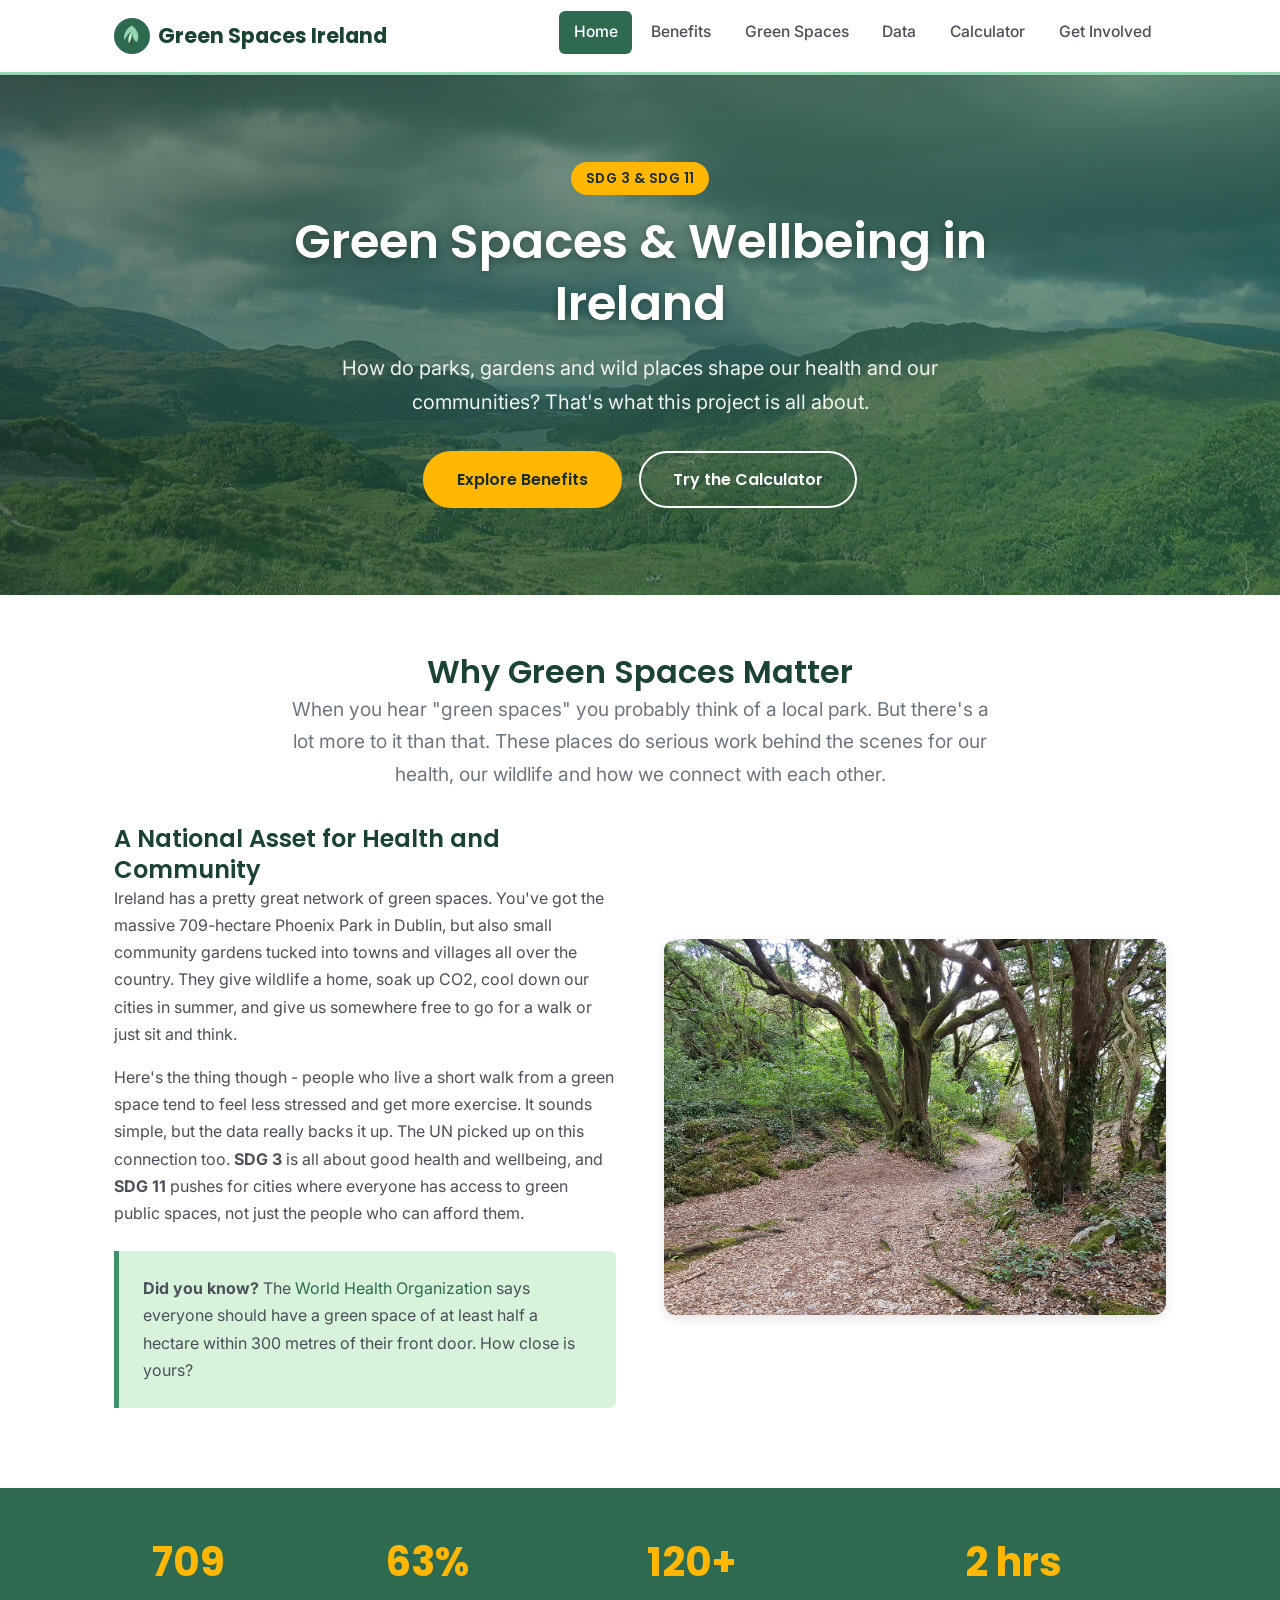
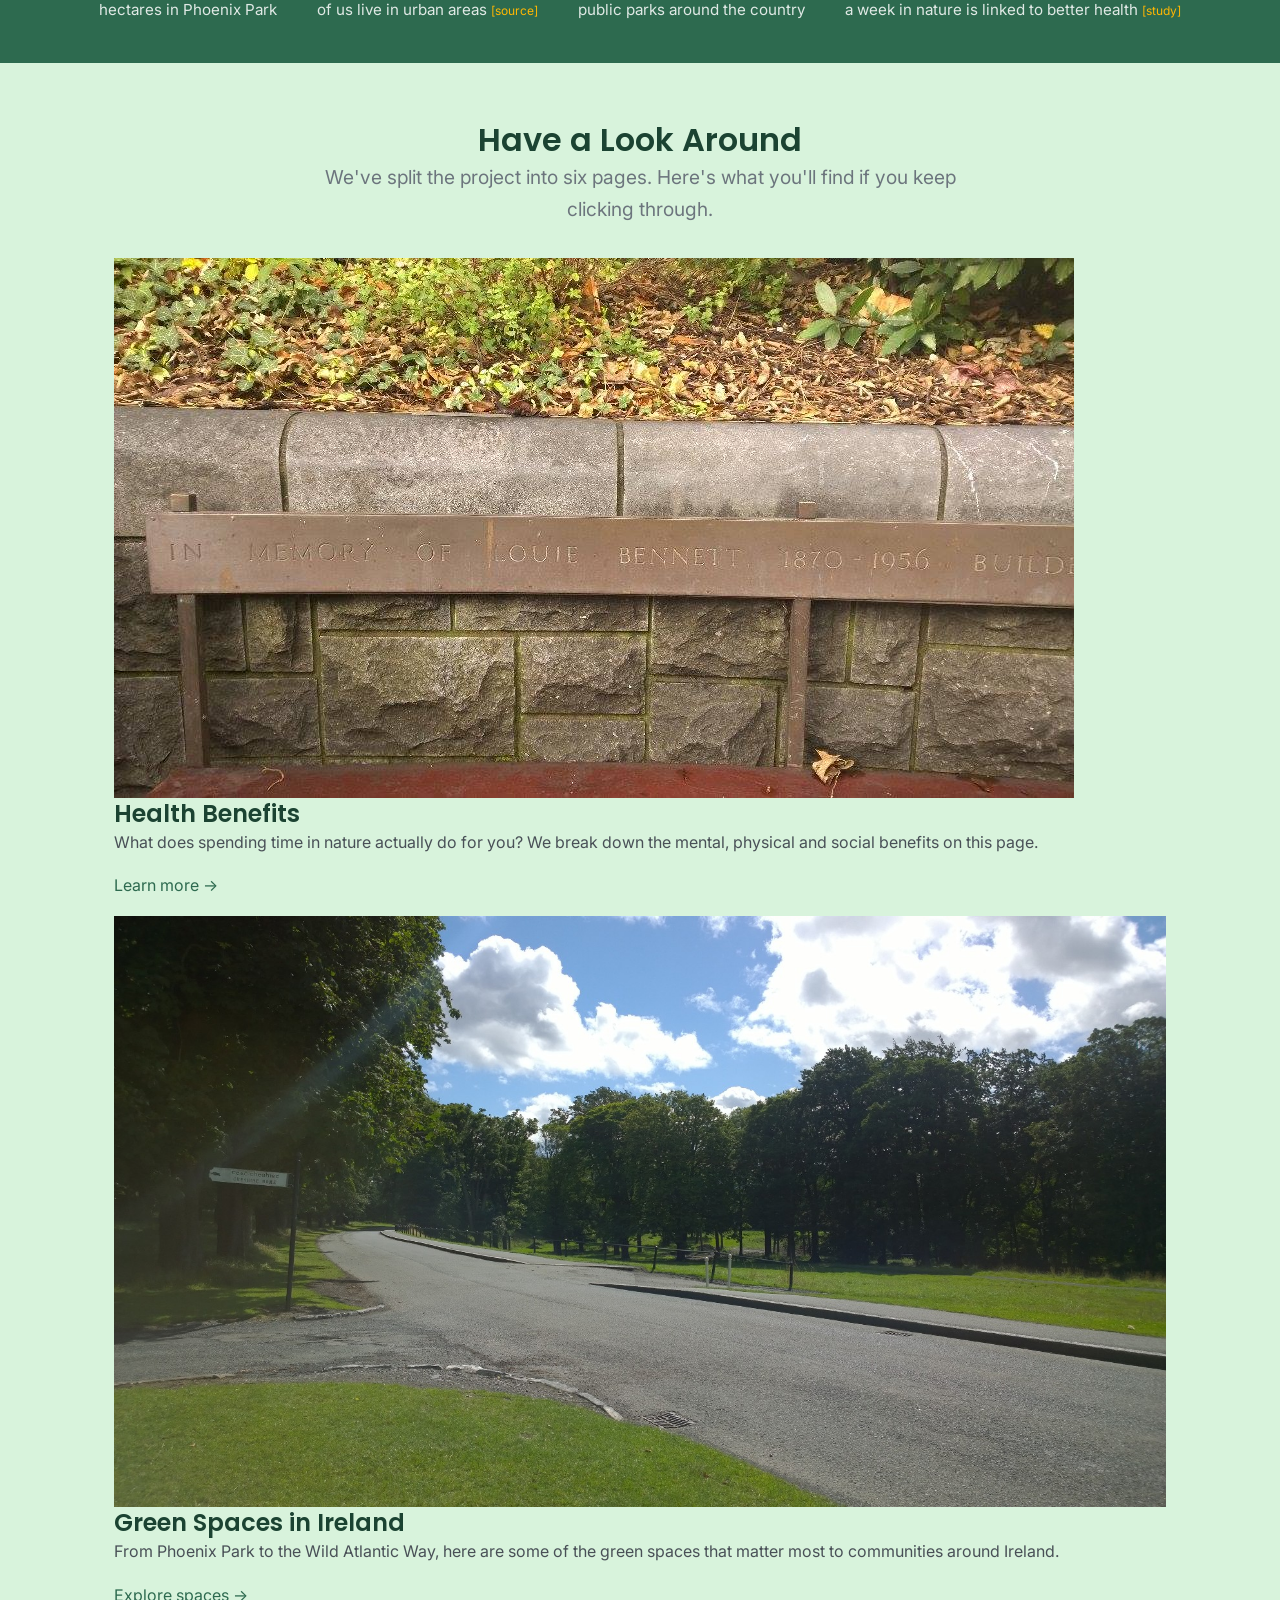
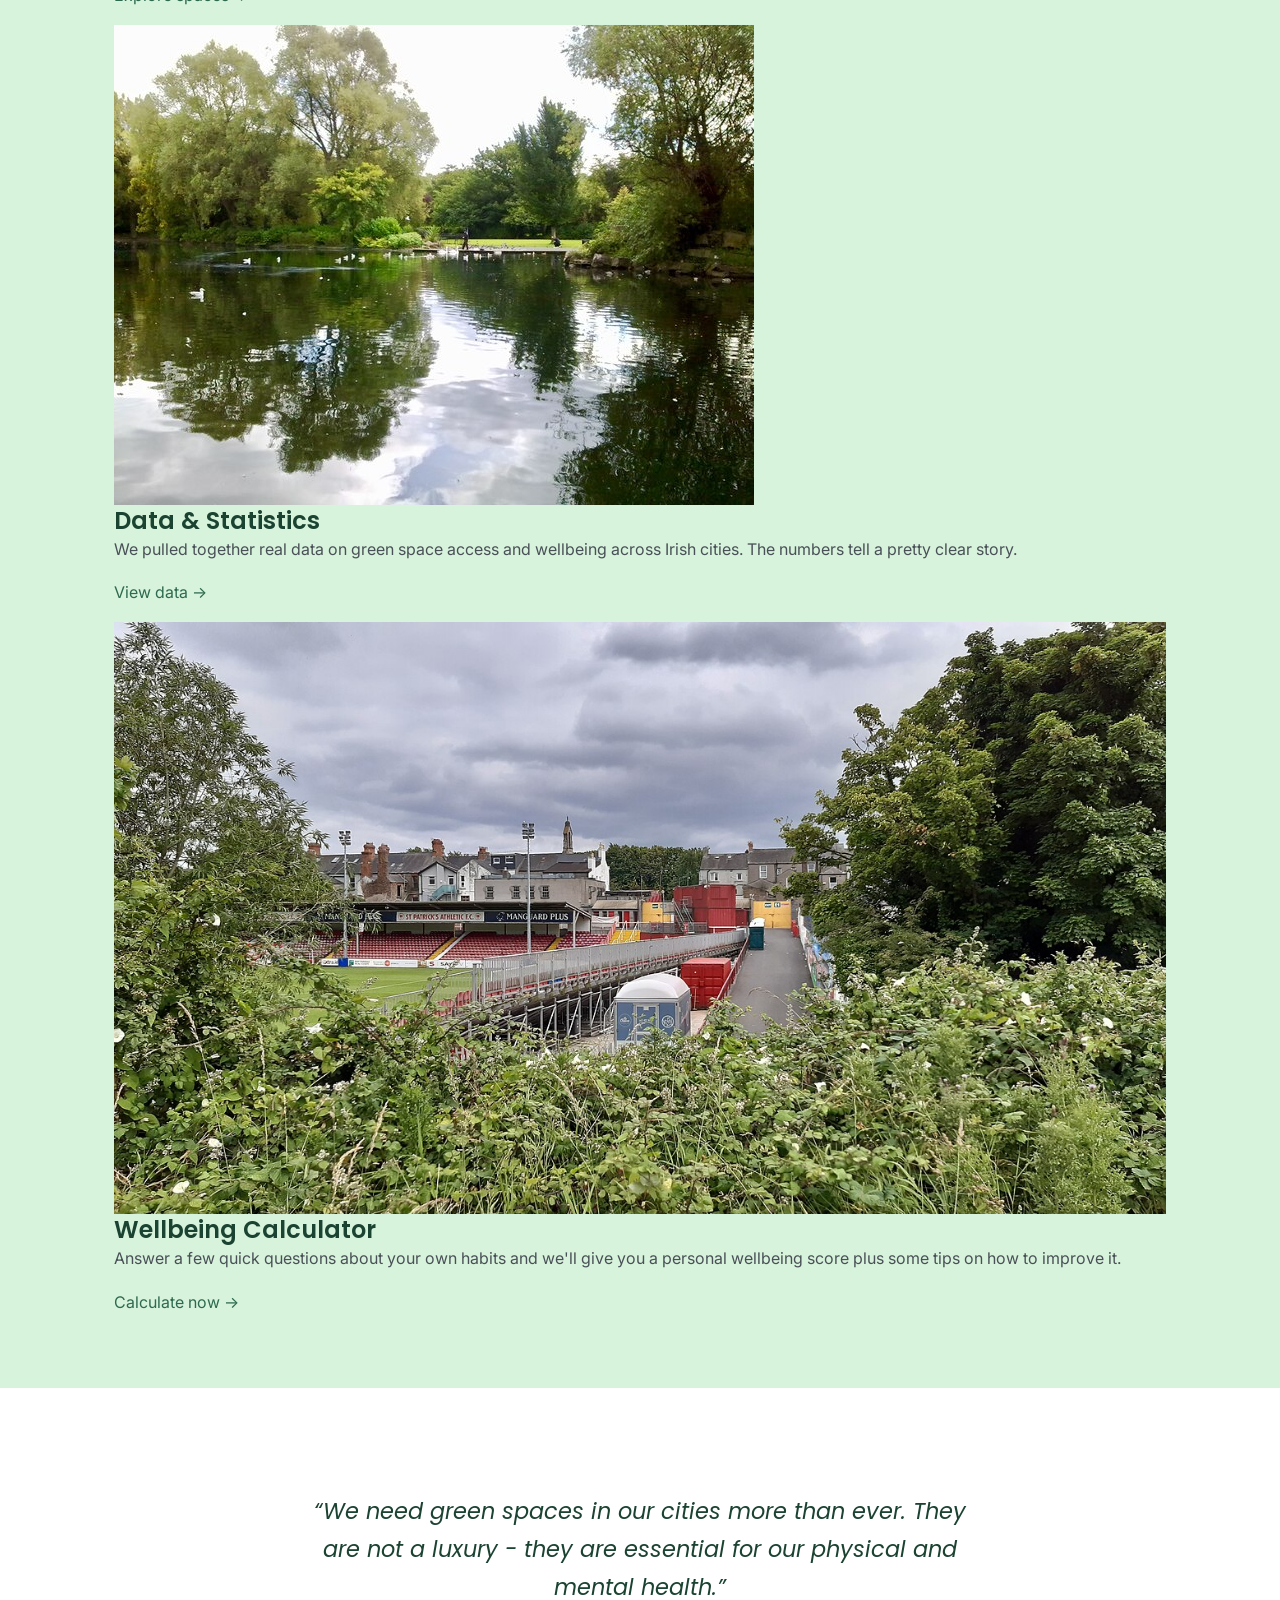
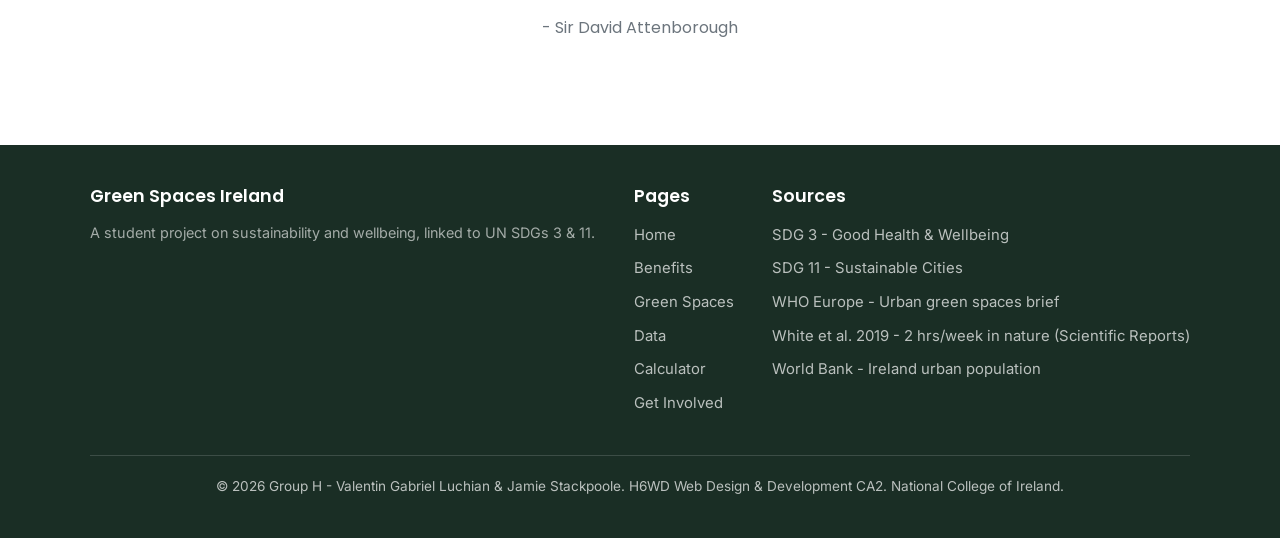
==== index.html @ 1b258157 "Fix punctuation and formatting in HTML files for consistency" ====
<!DOCTYPE html>
<html lang="en">
<!--
  File: index.html
  Page: Home / Landing
  Student: Valentin Gabriel Luchian  (x24318230@student.ncirl.ie)
  Topic 8 - Green Spaces and Wellbeing in Ireland (SDGs 3 & 11)
  Group H - H6WD Web Design & Development CA2
-->
<head>
    <meta charset="UTF-8">
    <meta name="viewport" content="width=device-width, initial-scale=1.0">
    <meta name="description" content="How green spaces across Ireland affect our health and communities. A project on UN SDGs 3 and 11.">
    <meta name="keywords" content="green spaces, wellbeing, Ireland, sustainability, SDG 3, SDG 11, parks, urban nature, health">
    <meta name="author" content="Valentin Gabriel Luchian, Jamie Stackpoole">
    <title>Green Spaces & Wellbeing Ireland | Home</title>
    <link rel="icon" type="image/svg+xml" href="images/logo.svg">
    <link rel="stylesheet" href="styles.css">
</head>
<body>

    <!-- ===== Navigation ===== -->
    <header class="site-header">
        <nav class="nav-bar" aria-label="Main navigation">
            <a href="index.html" class="nav-logo">
                <img src="images/logo.svg" alt="Green Spaces leaf logo">
                Green Spaces Ireland
            </a>
            <button class="nav-toggle" aria-label="Toggle navigation menu" aria-expanded="false">
                <span></span>
                <span></span>
                <span></span>
            </button>
            <ul class="nav-links" id="navLinks">
                <li><a href="index.html" class="active">Home</a></li>
                <li><a href="benefits.html">Benefits</a></li>
                <li><a href="greenspaces.html">Green Spaces</a></li>
                <li><a href="data.html">Data</a></li>
                <li><a href="calculator.html">Calculator</a></li>
                <li><a href="getinvolved.html">Get Involved</a></li>
            </ul>
        </nav>
    </header>

    <!-- ===== Hero Section ===== -->
    <section class="hero">
        <div class="hero-content">
            <span class="sdg-badge">SDG 3 &amp; SDG 11</span>
            <h1>Green Spaces &amp; Wellbeing in Ireland</h1>
            <p>How do parks, gardens and wild places shape our health and our
               communities? That's what this project is all about.</p>
            <a href="benefits.html" class="btn btn-primary">Explore Benefits</a>
            <a href="calculator.html" class="btn btn-outline">Try the Calculator</a>
        </div>
    </section>

    <!-- ===== Intro Section ===== -->
    <main>
    <section class="section">
        <div class="container">
            <h2 class="text-center">Why Green Spaces Matter</h2>
            <p class="lead text-center">
                When you hear "green spaces" you probably think of a local park.
                But there's a lot more to it than that. These places do serious
                work behind the scenes for our health, our wildlife and how we
                connect with each other.
            </p>

            <div class="two-col">
                <div class="col">
                    <h3>A National Asset for Health and Community</h3>
                    <p>
                        Ireland has a pretty great network of green spaces. You've got
                        the massive 709-hectare Phoenix Park in Dublin, but also small
                        community gardens tucked into towns and villages all over the
                        country. They give wildlife a home, soak up CO2, cool down our
                        cities in summer, and give us somewhere free to go for a walk
                        or just sit and think.
                    </p>
                    <p>
                        Here's the thing though - people who live a short walk
                        from a green space tend to feel less stressed and get more
                        exercise. It sounds simple, but the data really backs it up.
                        The UN picked up on this connection too.
                        <strong>SDG 3</strong> is all about good health and wellbeing,
                        and <strong>SDG 11</strong> pushes for cities where everyone has
                        access to green public spaces, not just the people who can
                        afford them.
                    </p>
                    <div class="callout">
                        <p>
                            <strong>Did you know?</strong> The <a href="https://www.who.int/europe/publications/i/item/9789289052498" target="_blank" rel="noopener">World Health Organization</a>
                            says everyone should have a green space of at least half a
                            hectare within 300 metres of their front door. How close is
                            yours?
                        </p>
                    </div>
                </div>
                <div class="col">
                    <img src="images/walk.jpg"
                         alt="A hiking trail through Killarney National Park, Ireland" title="Killarney National Park walk by ChocoElephant, CC BY-SA 4.0, Wikimedia Commons">
                </div>
            </div>
        </div>
    </section>

    <!-- ===== Stats Bar ===== -->
    <section class="stats-bar">
        <div class="stat-item">
            <span class="stat-number">709</span>
            <span class="stat-label">hectares in Phoenix Park</span>
        </div>
        <div class="stat-item">
            <span class="stat-number">63%</span>
            <span class="stat-label">of us live in urban areas <a href="https://data.worldbank.org/indicator/SP.URB.TOTL.IN.ZS?locations=IE" target="_blank" rel="noopener" style="color: var(--accent); font-size: 0.75rem;">[source]</a></span>
        </div>
        <div class="stat-item">
            <span class="stat-number">120+</span>
            <span class="stat-label">public parks around the country</span>
        </div>
        <div class="stat-item">
            <span class="stat-number">2 hrs</span>
            <span class="stat-label">a week in nature is linked to better health <a href="https://www.nature.com/articles/s41598-019-46071-7" target="_blank" rel="noopener" style="color: var(--accent); font-size: 0.75rem;">[study]</a></span>
        </div>
    </section>

    <!-- ===== Feature Cards ===== -->
    <section class="section section-alt">
        <div class="container">
            <h2 class="text-center">Have a Look Around</h2>
            <p class="lead text-center">
                We've split the project into six pages. Here's what you'll find
                if you keep clicking through.
            </p>

            <div class="card-grid">
                <div class="card">
                    <img src="images/benefits-hero.jpg"
                         alt="A memorial bench surrounded by greenery in St Stephen's Green, Dublin" title="St Stephen's Green bench by Mrdalton92, CC BY-SA 4.0, Wikimedia Commons">
                    <div class="card-body">
                        <h3>Health Benefits</h3>
                        <p>
                            What does spending time in nature actually do for you?
                            We break down the mental, physical and social benefits
                            on this page.
                        </p>
                        <p><a href="benefits.html">Learn more &rarr;</a></p>
                    </div>
                </div>

                <div class="card">
                    <img src="images/park-1.jpg"
                         alt="Woodland area with trees in Phoenix Park, Dublin" title="Phoenix Park woodland by James Emmans, CC BY-SA 2.0, Wikimedia Commons">
                    <div class="card-body">
                        <h3>Green Spaces in Ireland</h3>
                        <p>
                            From Phoenix Park to the Wild Atlantic Way, here are
                            some of the green spaces that matter most to communities
                            around Ireland.
                        </p>
                        <p><a href="greenspaces.html">Explore spaces &rarr;</a></p>
                    </div>
                </div>

                <div class="card">
                    <img src="images/park-3.jpg"
                         alt="The pond in St Stephen's Green, Dublin, surrounded by trees" title="St Stephen's Green pond by 'stalked', CC BY-SA 2.0, Wikimedia Commons">
                    <div class="card-body">
                        <h3>Data &amp; Statistics</h3>
                        <p>
                            We pulled together real data on green space access and
                            wellbeing across Irish cities. The numbers tell a pretty
                            clear story.
                        </p>
                        <p><a href="data.html">View data &rarr;</a></p>
                    </div>
                </div>

                <div class="card">
                    <img src="images/park-5.jpg"
                         alt="Allotments with growing plants at Grattan Crescent Park, Dublin" title="Grattan Crescent allotments, CC0 / Public Domain, Wikimedia Commons">
                    <div class="card-body">
                        <h3>Wellbeing Calculator</h3>
                        <p>
                            Answer a few quick questions about your own habits and
                            we'll give you a personal wellbeing score plus some tips
                            on how to improve it.
                        </p>
                        <p><a href="calculator.html">Calculate now &rarr;</a></p>
                    </div>
                </div>
            </div>
        </div>
    </section>

    <!-- ===== Quote ===== -->
    <section class="section">
        <div class="container">
            <blockquote>
                &ldquo;We need green spaces in our cities more than ever.
                They are not a luxury - they are essential for our
                physical and mental health.&rdquo;
                <cite>- Sir David Attenborough</cite>
            </blockquote>
        </div>
    </section>
    </main>

    <!-- ===== Footer ===== -->
    <footer class="site-footer">
        <div class="footer-grid">
            <div class="footer-col">
                <h4>Green Spaces Ireland</h4>
                <p style="color: rgba(255,255,255,0.6); font-size:0.9rem;">
                    A student project on sustainability and wellbeing,
                    linked to UN SDGs 3 &amp; 11.
                </p>
            </div>
            <div class="footer-col">
                <h4>Pages</h4>
                <ul>
                    <li><a href="index.html">Home</a></li>
                    <li><a href="benefits.html">Benefits</a></li>
                    <li><a href="greenspaces.html">Green Spaces</a></li>
                    <li><a href="data.html">Data</a></li>
                    <li><a href="calculator.html">Calculator</a></li>
                    <li><a href="getinvolved.html">Get Involved</a></li>
                </ul>
            </div>
            <div class="footer-col">
                <h4>Sources</h4>
                <ul>
                    <li><a href="https://sdgs.un.org/goals/goal3" target="_blank" rel="noopener">SDG 3 - Good Health &amp; Wellbeing</a></li>
                    <li><a href="https://sdgs.un.org/goals/goal11" target="_blank" rel="noopener">SDG 11 - Sustainable Cities</a></li>
                    <li><a href="https://www.who.int/europe/publications/i/item/9789289052498" target="_blank" rel="noopener">WHO Europe - Urban green spaces brief</a></li>
                    <li><a href="https://www.nature.com/articles/s41598-019-46071-7" target="_blank" rel="noopener">White et al. 2019 - 2 hrs/week in nature (Scientific Reports)</a></li>
                    <li><a href="https://data.worldbank.org/indicator/SP.URB.TOTL.IN.ZS?locations=IE" target="_blank" rel="noopener">World Bank - Ireland urban population</a></li>
                </ul>
            </div>
        </div>
        <div class="footer-bottom">
            <p>&copy; 2026 Group H - Valentin Gabriel Luchian &amp; Jamie Stackpoole.
               H6WD Web Design &amp; Development CA2. National College of Ireland.</p>
        </div>
    </footer>

    <!-- ===== Mobile Nav Script ===== -->
    <script>
        const toggle = document.querySelector('.nav-toggle');
        const links = document.querySelector('#navLinks');
        toggle.addEventListener('click', () => {
            links.classList.toggle('open');
            toggle.classList.toggle('active');
            const expanded = links.classList.contains('open');
            toggle.setAttribute('aria-expanded', expanded);
        });
    </script>
</body>
</html>
---- styles.css ----
/* ============================================================
   Green Spaces and Wellbeing in Ireland - Stylesheet
   Topic 8 | SDGs 3 and 11
   Group H | H6WD Web Design & Development CA2
   ------------------------------------------------------------
   Student: Valentin Gabriel Luchian  (x24318230@student.ncirl.ie)
   Sections: Base layout, variables, navigation, hero, page banner,
             two-column layout, data table, calculator, stats bar,
             footer, callout, base responsive breakpoints
   ============================================================ */


/* ===== Google Fonts Import =====
   Poppins  - headings
   Inter    - body text
   ============================== */
@import url('https://fonts.googleapis.com/css2?family=Poppins:wght@400;500;600;700&family=Inter:wght@400;500;600&display=swap');


/* ===== CSS Custom Properties (Variables) =====
   Written by: Valentin Gabriel Luchian
   ============================================== */
:root {
    /* Primary greens - nature theme */
    --green-900: #1b4332;
    --green-700: #2d6a4f;
    --green-500: #40916c;
    --green-300: #95d5b2;
    --green-100: #d8f3dc;

    /* Neutral tones */
    --dark: #1a2e25;
    --grey-700: #495057;
    --grey-500: #6c757d;
    --grey-300: #dee2e6;
    --grey-100: #f1f3f5;
    --white: #ffffff;

    /* Accent */
    --accent: #ffb703;
    --accent-dark: #fb8500;

    /* Layout */
    --max-width: 1100px;
    --nav-height: 72px;

    /* Typography */
    --font-heading: 'Poppins', sans-serif;
    --font-body: 'Inter', sans-serif;

    /* Shadows */
    --shadow-sm: 0 1px 3px rgba(0, 0, 0, 0.08);
    --shadow-md: 0 4px 12px rgba(0, 0, 0, 0.10);
    --shadow-lg: 0 10px 30px rgba(0, 0, 0, 0.15);

    /* Radius */
    --radius-sm: 6px;
    --radius-md: 12px;
    --radius-lg: 20px;

    /* Transition */
    --transition: 0.25s ease;
}


/* ===== Reset & Base Styles =====
   Written by: Valentin Gabriel Luchian
   ==================================== */
*,
*::before,
*::after {
    margin: 0;
    padding: 0;
    box-sizing: border-box;
}

html {
    scroll-behavior: smooth;
    font-size: 16px;
}

body {
    font-family: var(--font-body);
    color: var(--grey-700);
    background-color: var(--white);
    line-height: 1.7;
    min-height: 100vh;
    display: flex;
    flex-direction: column;
}

h1, h2, h3, h4, h5, h6 {
    font-family: var(--font-heading);
    color: var(--green-900);
    line-height: 1.3;
    font-weight: 600;
}

h1 { font-size: 2.5rem; }
h2 { font-size: 2rem; }
h3 { font-size: 1.5rem; }
h4 { font-size: 1.2rem; }

p { margin-bottom: 1rem; }

a {
    color: var(--green-700);
    text-decoration: none;
    transition: color var(--transition);
}

a:hover { color: var(--green-500); }

img {
    max-width: 100%;
    height: auto;
    display: block;
}

ul, ol { margin-bottom: 1rem; padding-left: 1.5rem; }

li { margin-bottom: 0.4rem; }


/* ===== Utility Classes =====
   Written by: Valentin Gabriel Luchian
   ================================ */
.container {
    max-width: var(--max-width);
    margin: 0 auto;
    padding: 0 1.5rem;
}

.text-center { text-align: center; }

.section {
    padding: 3.5rem 0;
}

.section-alt {
    background-color: var(--green-100);
}

.lead {
    font-size: 1.2rem;
    color: var(--grey-500);
    max-width: 700px;
    margin: 0 auto 2rem;
}

.sdg-badge {
    display: inline-block;
    background: var(--green-700);
    color: var(--white);
    font-family: var(--font-heading);
    font-size: 0.85rem;
    font-weight: 600;
    padding: 0.3rem 0.9rem;
    border-radius: 50px;
    letter-spacing: 0.5px;
    margin-bottom: 1rem;
}


/* ===== Navigation Bar (Flexbox) =====
   Written by: Valentin Gabriel Luchian
   ======================================= */
.site-header {
    position: sticky;
    top: 0;
    z-index: 1000;
    background: var(--white);
    box-shadow: var(--shadow-sm);
    border-bottom: 3px solid var(--green-300);
}

.nav-bar {
    display: flex;
    align-items: center;
    justify-content: space-between;
    height: var(--nav-height);
    max-width: var(--max-width);
    margin: 0 auto;
    padding: 0 1.5rem;
}

.nav-logo {
    display: flex;
    align-items: center;
    gap: 0.5rem;
    font-family: var(--font-heading);
    font-weight: 700;
    font-size: 1.3rem;
    color: var(--green-900);
}

.nav-logo img {
    width: 36px;
    height: 36px;
}

.nav-links {
    display: flex;
    align-items: center;
    gap: 0.3rem;
    list-style: none;
    margin: 0;
    padding: 0;
}

.nav-links a {
    display: block;
    padding: 0.5rem 0.9rem;
    color: var(--grey-700);
    font-weight: 500;
    font-size: 0.98rem;
    border-radius: var(--radius-sm);
    transition: background var(--transition), color var(--transition);
}

.nav-links a:hover {
    background: var(--green-100);
    color: var(--green-700);
}

.nav-links a.active {
    background: var(--green-700);
    color: var(--white);
}

/* Hamburger toggle button - hidden on desktop */
.nav-toggle {
    display: none;
    flex-direction: column;
    justify-content: space-between;
    width: 28px;
    height: 22px;
    background: none;
    border: none;
    cursor: pointer;
}

.nav-toggle span {
    display: block;
    height: 3px;
    width: 100%;
    background: var(--green-900);
    border-radius: 3px;
    transition: transform var(--transition), opacity var(--transition);
}


/* ===== Hero Section =====
   Written by: Valentin Gabriel Luchian
   =========================== */
.hero {
    position: relative;
    min-height: 520px;
    display: flex;
    align-items: center;
    justify-content: center;
    text-align: center;
    color: var(--white);
    overflow: hidden;
    background: linear-gradient(135deg, var(--green-900), var(--green-700));
}

.hero::before {
    content: '';
    position: absolute;
    inset: 0;
    background-image: url('images/hero-park.jpg');
    background-size: cover;
    background-position: center;
    opacity: 0.35;
}

.hero-content {
    position: relative;
    z-index: 1;
    max-width: 750px;
    padding: 2rem 1.5rem;
}

.hero h1 {
    color: var(--white);
    font-size: 3rem;
    margin-bottom: 1rem;
    text-shadow: 0 2px 8px rgba(0, 0, 0, 0.3);
}

.hero p {
    font-size: 1.25rem;
    color: rgba(255, 255, 255, 0.92);
    margin-bottom: 2rem;
}

.hero .sdg-badge {
    background: var(--accent);
    color: var(--dark);
}

.btn {
    display: inline-block;
    padding: 0.8rem 2rem;
    font-family: var(--font-heading);
    font-weight: 600;
    font-size: 1rem;
    border-radius: 50px;
    border: 2px solid transparent;
    cursor: pointer;
    transition: transform var(--transition), background var(--transition), color var(--transition);
}

.btn-primary {
    background: var(--accent);
    color: var(--dark);
    border-color: var(--accent);
}

.btn-primary:hover {
    background: var(--accent-dark);
    border-color: var(--accent-dark);
    color: var(--white);
    transform: translateY(-2px);
}

.btn-outline {
    background: transparent;
    color: var(--white);
    border-color: var(--white);
}

.btn-outline:hover {
    background: var(--white);
    color: var(--green-900);
    transform: translateY(-2px);
}

.btn + .btn { margin-left: 0.8rem; }


/* ===== Page Banner (inner pages) =====
   Written by: Valentin Gabriel Luchian
   ======================================= */
.page-banner {
    background: linear-gradient(135deg, var(--green-900), var(--green-500));
    color: var(--white);
    text-align: center;
    padding: 3rem 1.5rem 2.5rem;
}

.page-banner h1 {
    color: var(--white);
    margin-bottom: 0.5rem;
}

.page-banner p {
    color: rgba(255, 255, 255, 0.9);
    font-size: 1.1rem;
    max-width: 650px;
    margin: 0 auto;
    margin-bottom: 0;
}


/* ===== Two-Column Layout (Flexbox) =====
   Written by: Valentin Gabriel Luchian
   ======================================== */
.two-col {
    display: flex;
    gap: 3rem;
    align-items: center;
}

.two-col .col {
    flex: 1;
}

.two-col img {
    border-radius: var(--radius-md);
    box-shadow: var(--shadow-md);
}


/* ===== Data Table =====
   Written by: Valentin Gabriel Luchian
   =========================== */
.table-wrapper {
    overflow-x: auto;
    margin: 2rem 0;
    border-radius: var(--radius-md);
    box-shadow: var(--shadow-sm);
}

table {
    width: 100%;
    border-collapse: collapse;
    font-size: 0.95rem;
}

thead {
    background: var(--green-700);
    color: var(--white);
}

th {
    padding: 1rem;
    text-align: left;
    font-family: var(--font-heading);
    font-weight: 600;
    font-size: 0.9rem;
    letter-spacing: 0.3px;
}

tbody tr {
    border-bottom: 1px solid var(--grey-300);
    transition: background var(--transition);
}

tbody tr:nth-child(even) {
    background: var(--green-100);
}

tbody tr:hover {
    background: var(--green-300);
}

td {
    padding: 0.9rem 1rem;
}

tfoot {
    background: var(--green-100);
    font-weight: 600;
    color: var(--green-900);
}

tfoot td {
    border-top: 2px solid var(--green-700);
}


/* ===== Calculator Section =====
   Written by: Valentin Gabriel Luchian
   ================================ */
.calculator-box {
    background: var(--white);
    border-radius: var(--radius-lg);
    box-shadow: var(--shadow-md);
    padding: 2.5rem;
    max-width: 600px;
    margin: 0 auto;
}

.calc-form-group {
    margin-bottom: 1.5rem;
}

.calc-form-group label {
    display: block;
    font-family: var(--font-heading);
    font-weight: 500;
    color: var(--green-900);
    margin-bottom: 0.5rem;
}

.calc-form-group input {
    width: 100%;
    padding: 0.7rem 1rem;
    border: 2px solid var(--grey-300);
    border-radius: var(--radius-sm);
    font-family: var(--font-body);
    font-size: 1rem;
    transition: border-color var(--transition);
}

.calc-form-group input:focus {
    outline: none;
    border-color: var(--green-500);
}

.calc-form-group .hint {
    font-size: 0.85rem;
    color: var(--grey-500);
    margin-top: 0.3rem;
}

.calc-error {
    color: #d62828;
    font-size: 0.88rem;
    font-weight: 500;
    margin-top: 0.3rem;
    min-height: 1.2rem;
}

.calc-result {
    margin-top: 1.5rem;
    padding: 1.5rem;
    border-radius: var(--radius-md);
    text-align: center;
    display: none;
}

.calc-result.show {
    display: block;
    animation: fadeIn 0.4s ease;
}

.calc-result.good   { background: var(--green-100); border: 2px solid var(--green-500); }
.calc-result.okay    { background: #fff3cd; border: 2px solid var(--accent); }
.calc-result.poor    { background: #f8d7da; border: 2px solid #d62828; }

.calc-result .score {
    font-family: var(--font-heading);
    font-size: 3.5rem;
    font-weight: 700;
    color: var(--green-900);
    display: block;
}

.calc-result .rating-label {
    font-family: var(--font-heading);
    font-size: 1.3rem;
    font-weight: 600;
    margin-bottom: 0.5rem;
}

.calc-result .tips {
    text-align: left;
    margin-top: 1rem;
    font-size: 0.95rem;
}

.calc-result .tips li { margin-bottom: 0.3rem; }

@keyframes fadeIn {
    from { opacity: 0; transform: translateY(10px); }
    to   { opacity: 1; transform: translateY(0); }
}


/* ===== Stats Bar =====
   Written by: Valentin Gabriel Luchian
   =========================== */
.stats-bar {
    display: flex;
    flex-wrap: wrap;
    justify-content: center;
    gap: 2.5rem;
    padding: 2.5rem 1.5rem;
    background: var(--green-700);
    color: var(--white);
    text-align: center;
}

.stat-item { min-width: 150px; }

.stat-item .stat-number {
    font-family: var(--font-heading);
    font-size: 2.5rem;
    font-weight: 700;
    display: block;
    color: var(--accent);
}

.stat-item .stat-label {
    font-size: 0.95rem;
    color: rgba(255, 255, 255, 0.85);
}


/* ===== Footer =====
   Written by: Valentin Gabriel Luchian
   ==================== */
.site-footer {
    margin-top: auto;
    background: var(--dark);
    color: rgba(255, 255, 255, 0.7);
    padding: 2.5rem 1.5rem 1.5rem;
}

.footer-grid {
    display: flex;
    flex-wrap: wrap;
    justify-content: space-between;
    gap: 2rem;
    max-width: var(--max-width);
    margin: 0 auto;
}

.footer-col h4 {
    color: var(--white);
    margin-bottom: 0.8rem;
    font-size: 1.1rem;
}

.footer-col ul {
    list-style: none;
    padding: 0;
    margin: 0;
}

.footer-col a {
    color: rgba(255, 255, 255, 0.7);
    font-size: 0.93rem;
}

.footer-col a:hover {
    color: var(--green-300);
}

.footer-bottom {
    text-align: center;
    border-top: 1px solid rgba(255, 255, 255, 0.15);
    margin-top: 2rem;
    padding-top: 1.2rem;
    font-size: 0.85rem;
    max-width: var(--max-width);
    margin-left: auto;
    margin-right: auto;
}


/* ===== Callout / Quote Box =====
   Written by: Valentin Gabriel Luchian
   ============================ */
.callout {
    background: var(--green-100);
    border-left: 5px solid var(--green-500);
    border-radius: 0 var(--radius-sm) var(--radius-sm) 0;
    padding: 1.5rem;
    margin: 1.5rem 0;
}

.callout p { margin-bottom: 0; }

blockquote {
    font-family: var(--font-heading);
    font-size: 1.4rem;
    font-style: italic;
    color: var(--green-900);
    text-align: center;
    max-width: 700px;
    margin: 2rem auto;
    padding: 1rem;
}

blockquote cite {
    display: block;
    font-size: 1rem;
    font-style: normal;
    color: var(--grey-500);
    margin-top: 0.5rem;
}


/* ============================================================
   RESPONSIVE DESIGN - Media Queries
   Written by: Valentin Gabriel Luchian (base breakpoints)
   ============================================================ */

/* Tablet and below */
@media (max-width: 900px) {
    h1 { font-size: 2.2rem; }
    h2 { font-size: 1.7rem; }

    .hero h1 { font-size: 2.3rem; }

    .two-col {
        flex-direction: column;
        gap: 1.8rem;
    }

    .stats-bar { gap: 1.5rem; }
    .stat-item .stat-number { font-size: 2rem; }
}

/* Mobile - hamburger menu activates */
@media (max-width: 768px) {
    .nav-toggle {
        display: flex;
    }

    .nav-links {
        position: fixed;
        top: var(--nav-height);
        left: 0;
        right: 0;
        flex-direction: column;
        align-items: stretch;
        background: var(--white);
        box-shadow: var(--shadow-md);
        padding: 0.5rem 1.5rem 1.5rem;
        gap: 0;
        transform: translateY(-150%);
        transition: transform 0.35s ease;
        border-bottom: 3px solid var(--green-300);
    }

    .nav-links.open {
        transform: translateY(0);
    }

    .nav-links a {
        padding: 0.8rem 0.5rem;
        border-bottom: 1px solid var(--grey-100);
        border-radius: 0;
    }

    .nav-links a.active {
        border-radius: var(--radius-sm);
    }

    .hero h1 { font-size: 1.9rem; }
    .hero p  { font-size: 1.05rem; }

    .hero .btn + .btn {
        margin-left: 0;
        margin-top: 0.8rem;
    }

    .section { padding: 2.5rem 0; }

    .calculator-box { padding: 1.5rem; }

    table { font-size: 0.85rem; }
    th, td { padding: 0.6rem 0.5rem; }
}

/* Small phones */
@media (max-width: 480px) {
    h1 { font-size: 1.8rem; }
    h2 { font-size: 1.4rem; }

    .hero { min-height: 420px; }
    .hero h1 { font-size: 1.6rem; }

    .container { padding: 0 1rem; }

    .calc-result .score { font-size: 2.8rem; }

    .btn { padding: 0.7rem 1.5rem; font-size: 0.9rem; }

    .stat-item .stat-number { font-size: 1.8rem; }
}
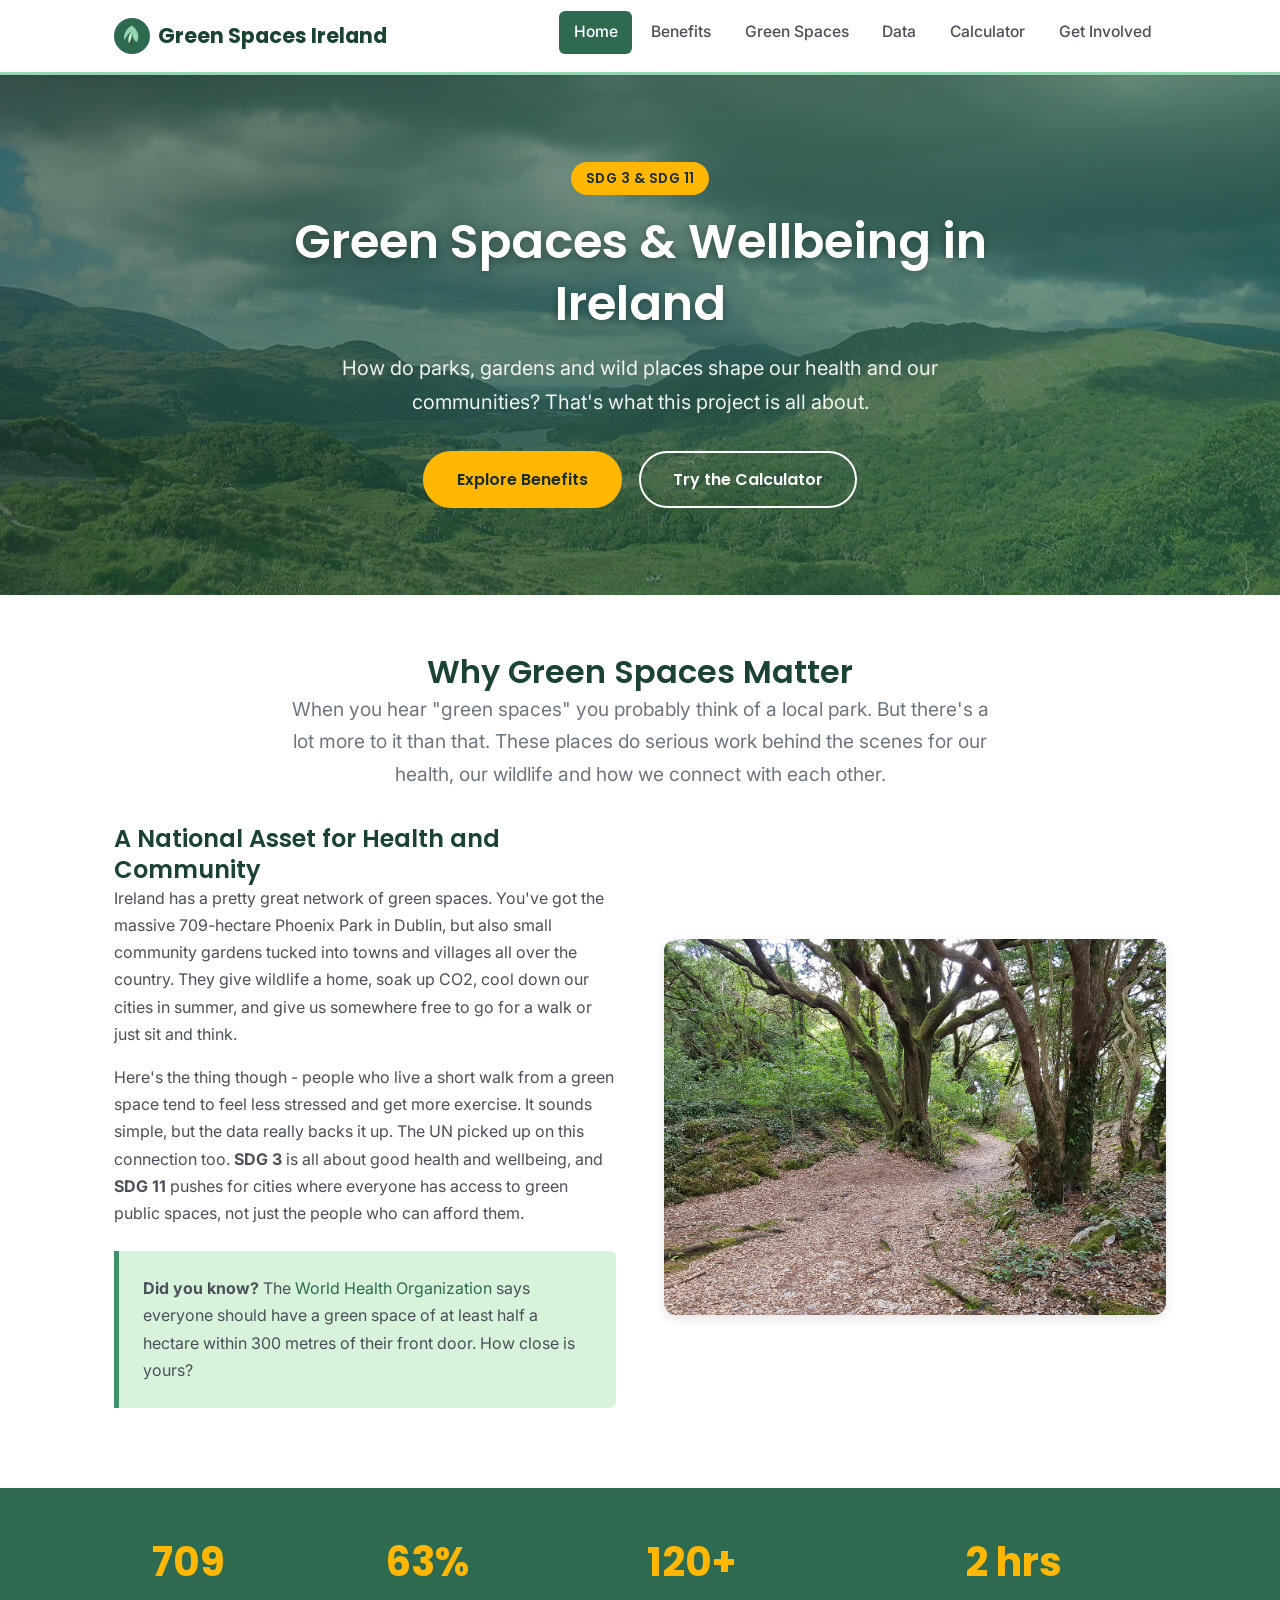
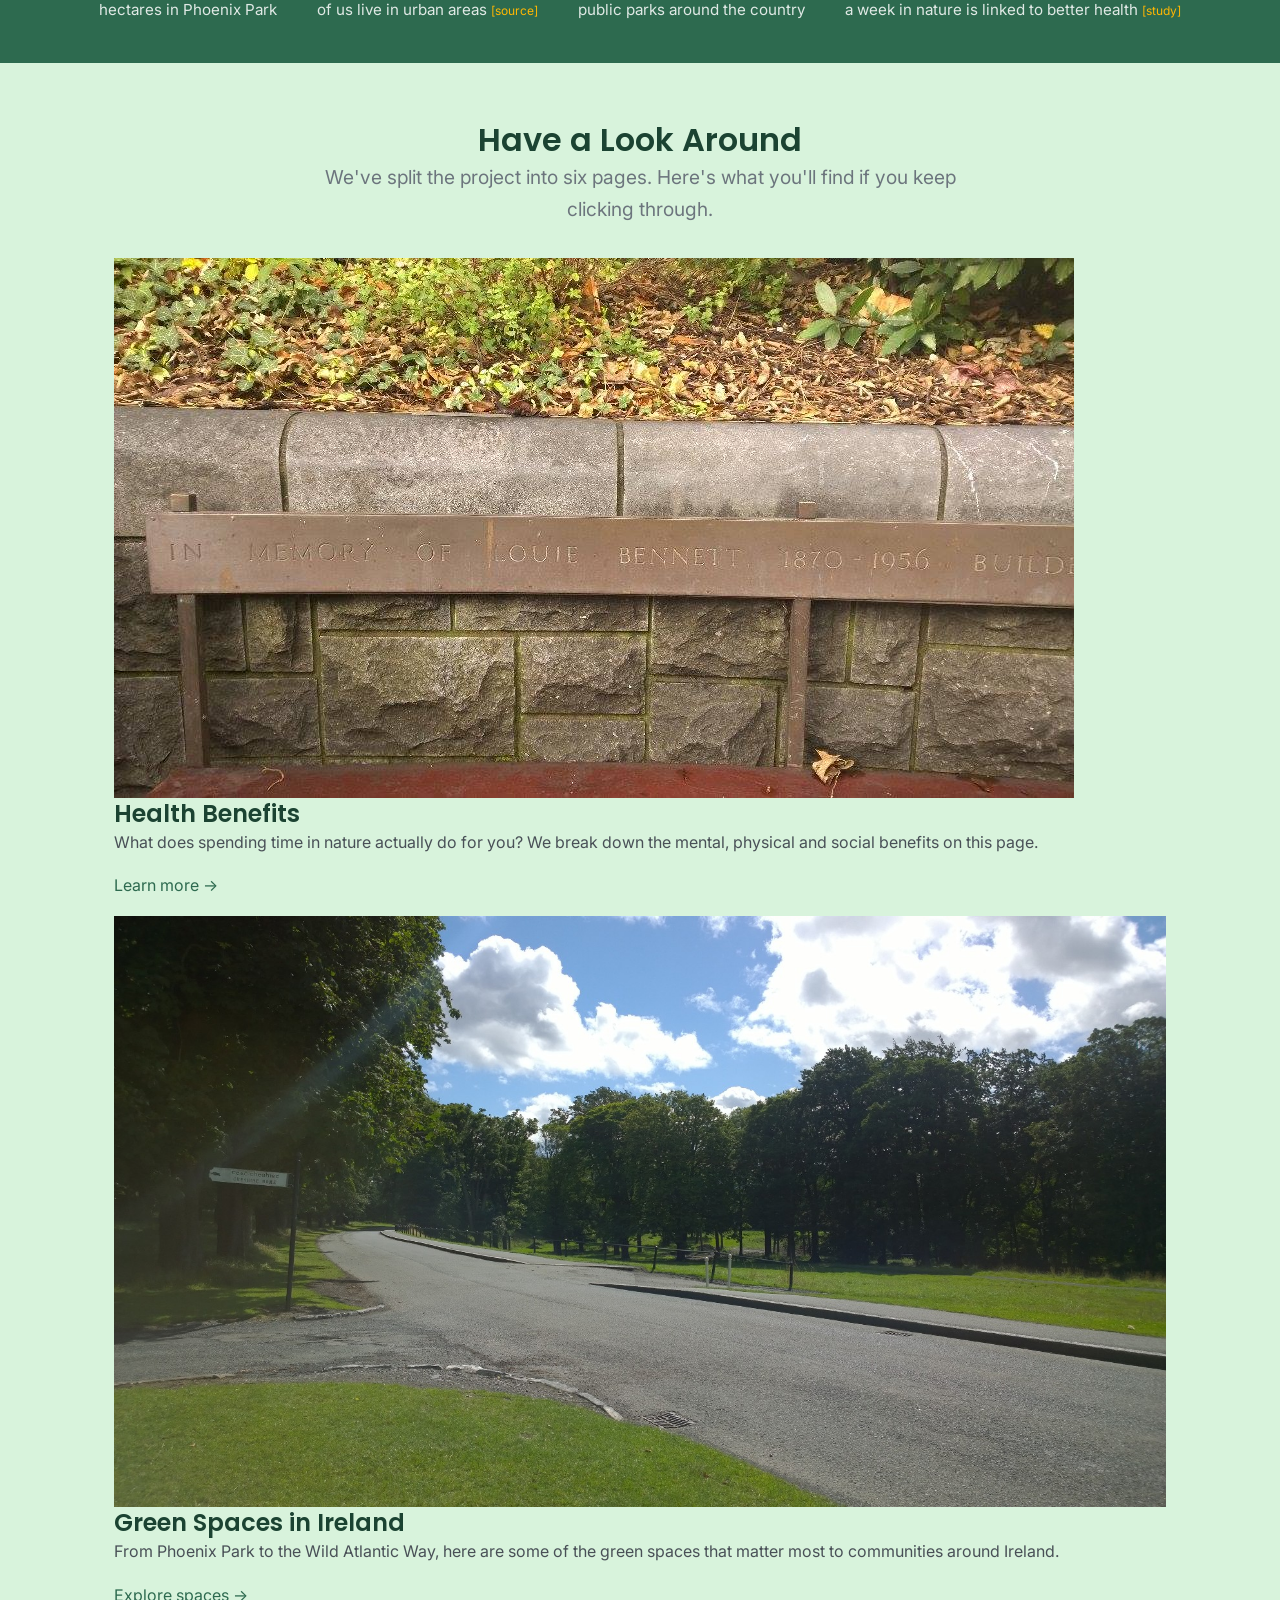
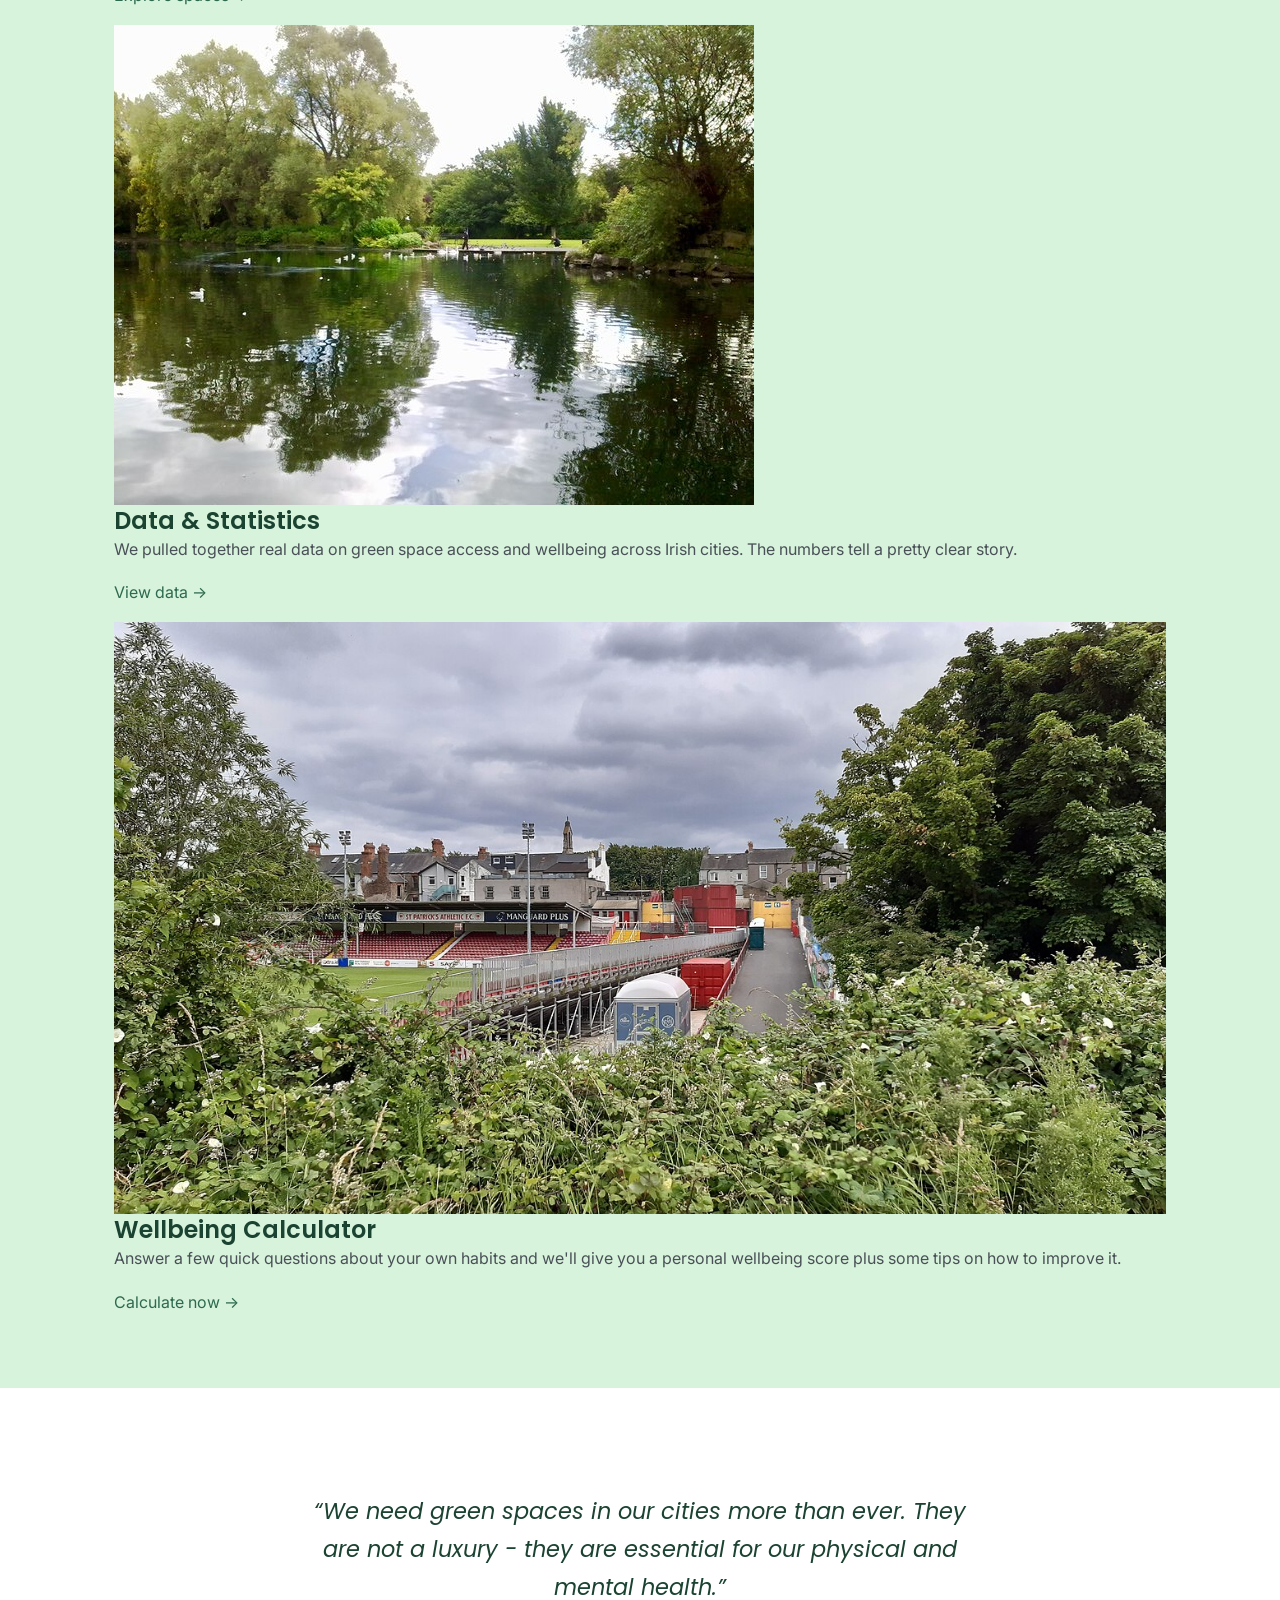
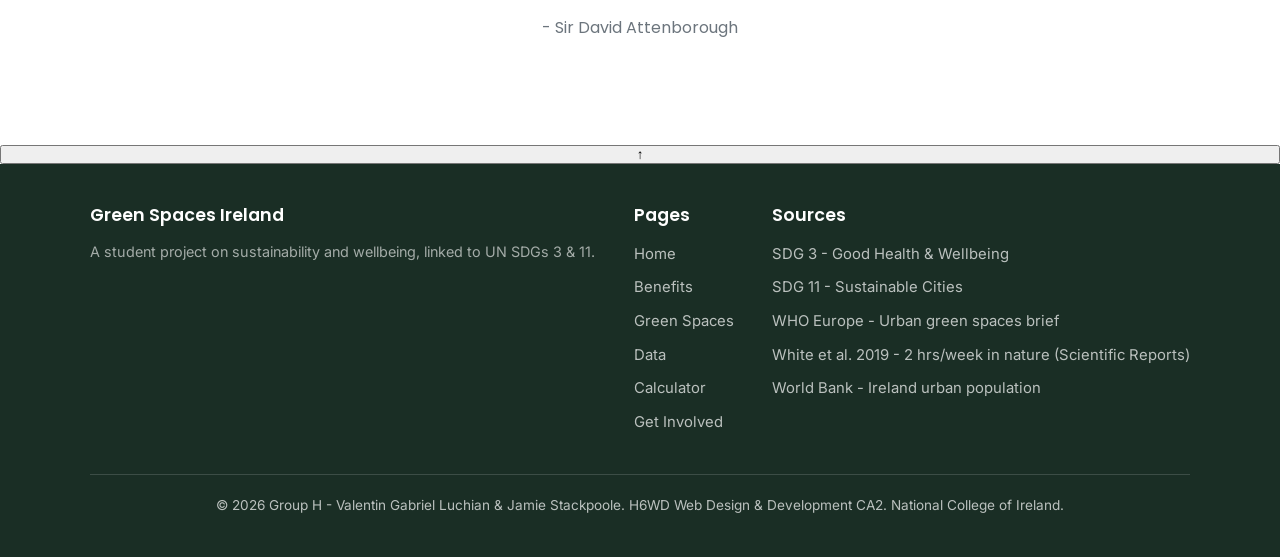
==== commit ce21ded4: "Update references to studies in HTML files and add scroll-to-top button functionality" ====
--- a/index.html
+++ b/index.html
@@ -120,7 +120,7 @@
         </div>
         <div class="stat-item">
             <span class="stat-number">2 hrs</span>
-            <span class="stat-label">a week in nature is linked to better health <a href="https://www.nature.com/articles/s41598-019-46071-7" target="_blank" rel="noopener" style="color: var(--accent); font-size: 0.75rem;">[study]</a></span>
+            <span class="stat-label">a week in nature is linked to better health <a href="https://www.ncbi.nlm.nih.gov/pmc/articles/PMC6675864/" target="_blank" rel="noopener" style="color: var(--accent); font-size: 0.75rem;">[study]</a></span>
         </div>
     </section>
 
@@ -205,6 +205,9 @@
         </div>
     </section>
     </main>
+
+    <!-- ===== Scroll to Top Button ===== -->
+    <button class="scroll-top" id="scrollTop" aria-label="Scroll back to top">&uarr;</button>
 
     <!-- ===== Footer ===== -->
     <footer class="site-footer">
@@ -233,7 +236,7 @@
                     <li><a href="https://sdgs.un.org/goals/goal3" target="_blank" rel="noopener">SDG 3 - Good Health &amp; Wellbeing</a></li>
                     <li><a href="https://sdgs.un.org/goals/goal11" target="_blank" rel="noopener">SDG 11 - Sustainable Cities</a></li>
                     <li><a href="https://www.who.int/europe/publications/i/item/9789289052498" target="_blank" rel="noopener">WHO Europe - Urban green spaces brief</a></li>
-                    <li><a href="https://www.nature.com/articles/s41598-019-46071-7" target="_blank" rel="noopener">White et al. 2019 - 2 hrs/week in nature (Scientific Reports)</a></li>
+                    <li><a href="https://www.ncbi.nlm.nih.gov/pmc/articles/PMC6675864/" target="_blank" rel="noopener">White et al. 2019 - 2 hrs/week in nature (Scientific Reports)</a></li>
                     <li><a href="https://data.worldbank.org/indicator/SP.URB.TOTL.IN.ZS?locations=IE" target="_blank" rel="noopener">World Bank - Ireland urban population</a></li>
                 </ul>
             </div>
@@ -252,8 +255,20 @@
             links.classList.toggle('open');
             toggle.classList.toggle('active');
             const expanded = links.classList.contains('open');
-            toggle.setAttribute('aria-expanded', expanded);
-        });
-    </script>
+toggle.setAttribute('aria-expanded', expanded);
+    });
+
+    const scrollTopBtn = document.getElementById('scrollTop');
+    window.addEventListener('scroll', () => {
+        if (window.scrollY > 300) {
+            scrollTopBtn.classList.add('show');
+        } else {
+            scrollTopBtn.classList.remove('show');
+        }
+    });
+    scrollTopBtn.addEventListener('click', () => {
+        window.scrollTo({ top: 0, behavior: 'smooth' });
+    });
+</script>
 </body>
 </html>
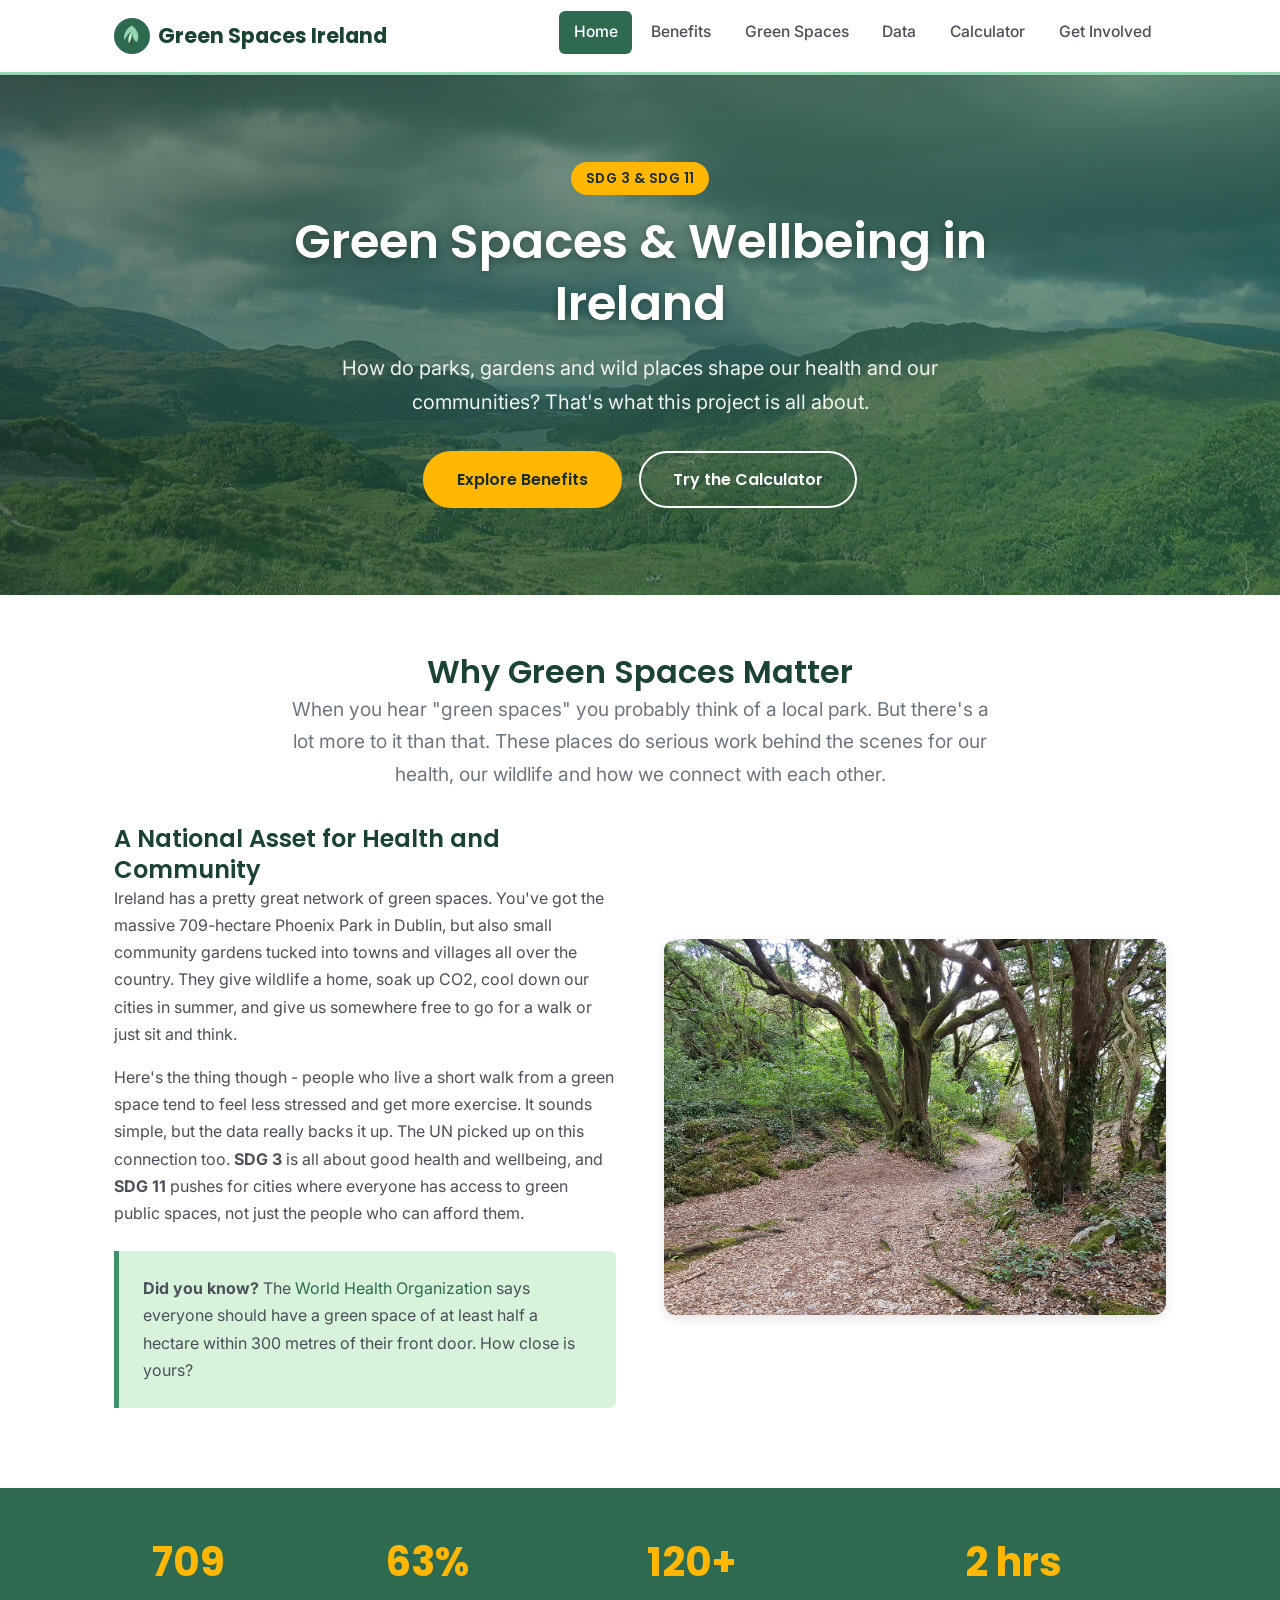
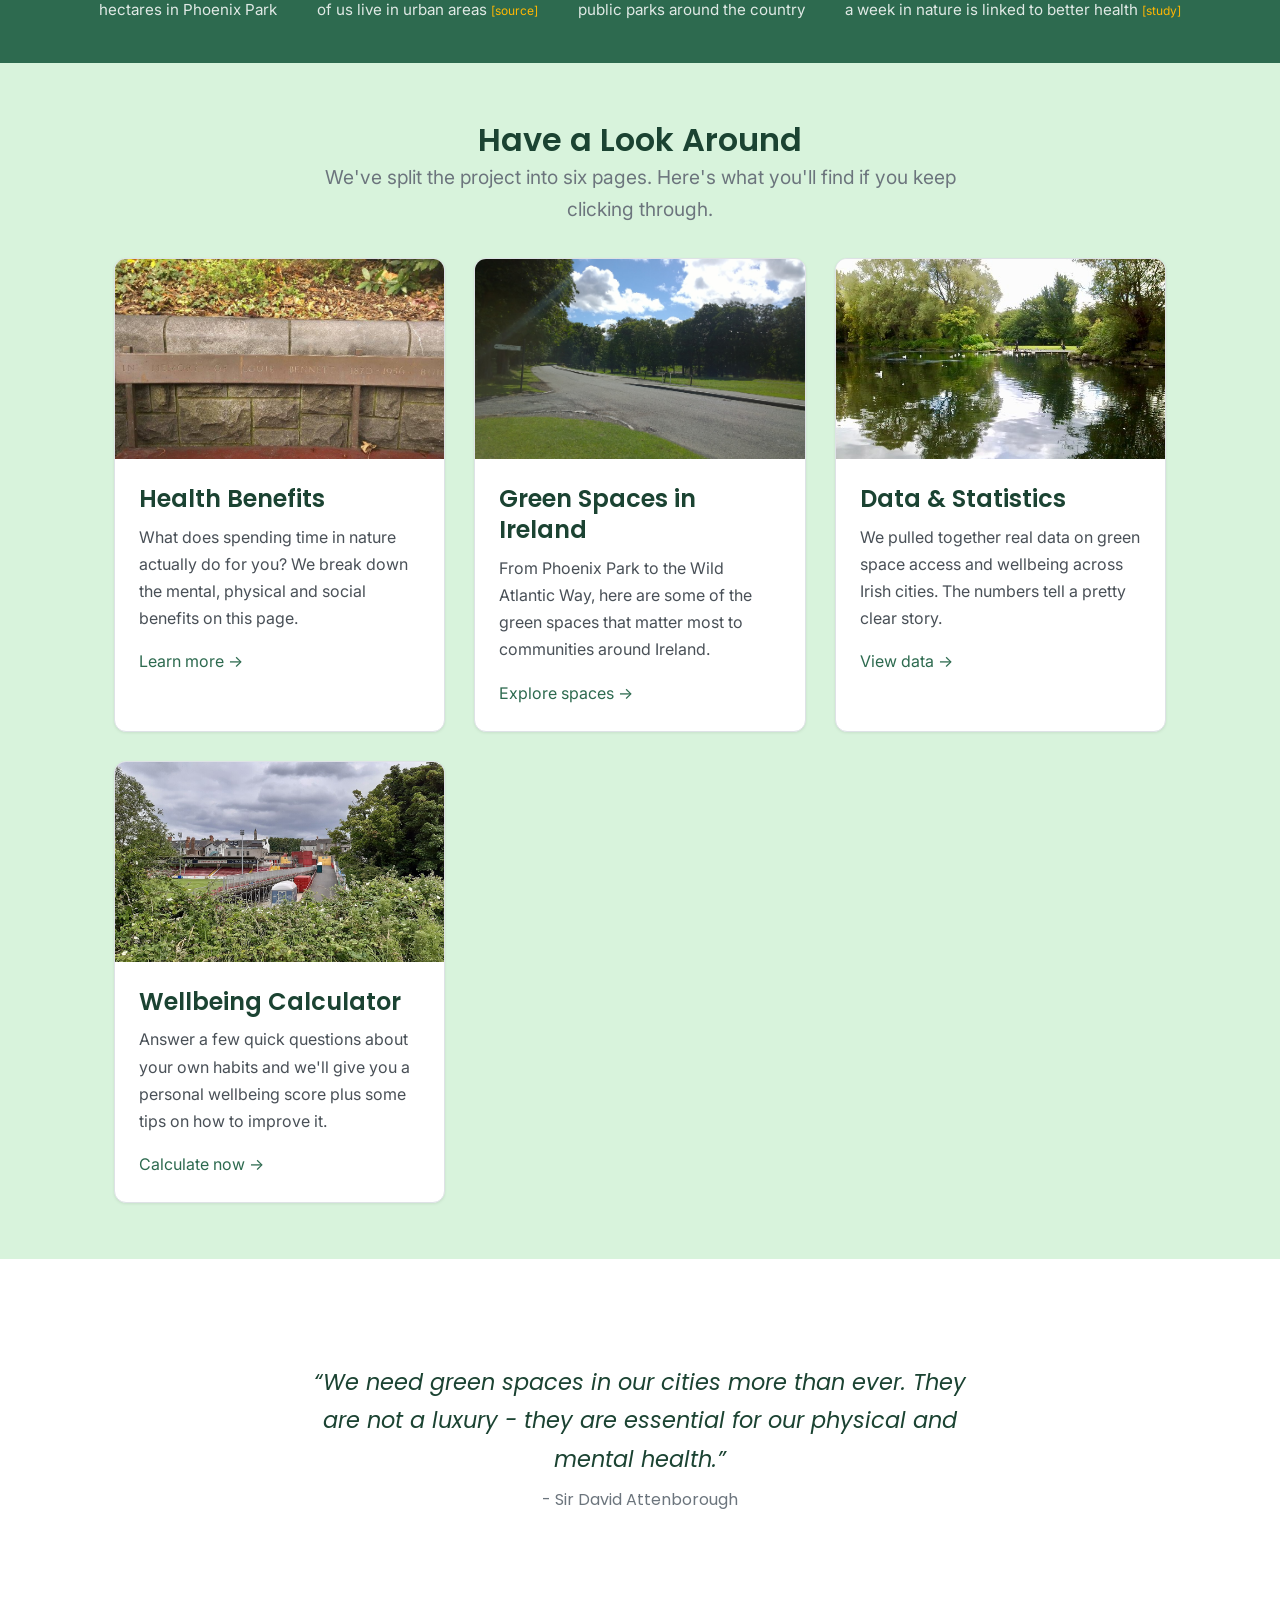
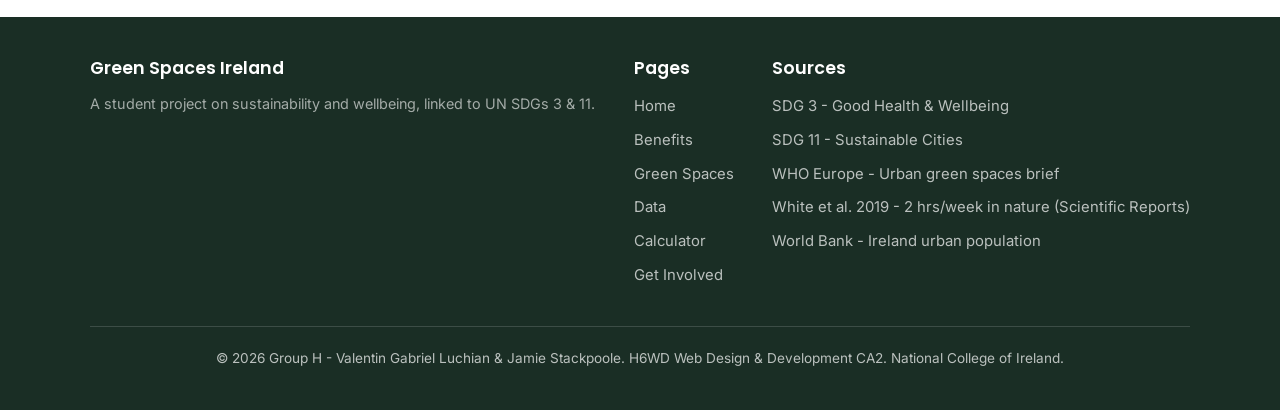
==== commit 279f5ad3: "Enhance accessibility and structure: Update headings for consistency, add ARIA labels, and improve s" ====
--- a/index.html
+++ b/index.html
@@ -105,7 +105,8 @@
     </section>
 
     <!-- ===== Stats Bar ===== -->
-    <section class="stats-bar">
+    <section class="stats-bar" aria-labelledby="stats-heading">
+        <h2 class="sr-only" id="stats-heading">Key statistics about green spaces in Ireland</h2>
         <div class="stat-item">
             <span class="stat-number">709</span>
             <span class="stat-label">hectares in Phoenix Park</span>
@@ -120,7 +121,7 @@
         </div>
         <div class="stat-item">
             <span class="stat-number">2 hrs</span>
-            <span class="stat-label">a week in nature is linked to better health <a href="https://www.ncbi.nlm.nih.gov/pmc/articles/PMC6675864/" target="_blank" rel="noopener" style="color: var(--accent); font-size: 0.75rem;">[study]</a></span>
+            <span class="stat-label">a week in nature is linked to better health <a href="https://www.ncbi.nlm.nih.gov/pmc/articles/PMC6565732/" target="_blank" rel="noopener" style="color: var(--accent); font-size: 0.75rem;">[study]</a></span>
         </div>
     </section>
 
@@ -194,7 +195,7 @@
     </section>
 
     <!-- ===== Quote ===== -->
-    <section class="section">
+    <div class="section">
         <div class="container">
             <blockquote>
                 &ldquo;We need green spaces in our cities more than ever.
@@ -203,7 +204,7 @@
                 <cite>- Sir David Attenborough</cite>
             </blockquote>
         </div>
-    </section>
+    </div>
     </main>
 
     <!-- ===== Scroll to Top Button ===== -->
@@ -213,14 +214,14 @@
     <footer class="site-footer">
         <div class="footer-grid">
             <div class="footer-col">
-                <h4>Green Spaces Ireland</h4>
+                <h3>Green Spaces Ireland</h3>
                 <p style="color: rgba(255,255,255,0.6); font-size:0.9rem;">
                     A student project on sustainability and wellbeing,
                     linked to UN SDGs 3 &amp; 11.
                 </p>
             </div>
             <div class="footer-col">
-                <h4>Pages</h4>
+                <h3>Pages</h3>
                 <ul>
                     <li><a href="index.html">Home</a></li>
                     <li><a href="benefits.html">Benefits</a></li>
@@ -231,12 +232,12 @@
                 </ul>
             </div>
             <div class="footer-col">
-                <h4>Sources</h4>
+                <h3>Sources</h3>
                 <ul>
                     <li><a href="https://sdgs.un.org/goals/goal3" target="_blank" rel="noopener">SDG 3 - Good Health &amp; Wellbeing</a></li>
                     <li><a href="https://sdgs.un.org/goals/goal11" target="_blank" rel="noopener">SDG 11 - Sustainable Cities</a></li>
                     <li><a href="https://www.who.int/europe/publications/i/item/9789289052498" target="_blank" rel="noopener">WHO Europe - Urban green spaces brief</a></li>
-                    <li><a href="https://www.ncbi.nlm.nih.gov/pmc/articles/PMC6675864/" target="_blank" rel="noopener">White et al. 2019 - 2 hrs/week in nature (Scientific Reports)</a></li>
+                    <li><a href="https://www.ncbi.nlm.nih.gov/pmc/articles/PMC6565732/" target="_blank" rel="noopener">White et al. 2019 - 2 hrs/week in nature (Scientific Reports)</a></li>
                     <li><a href="https://data.worldbank.org/indicator/SP.URB.TOTL.IN.ZS?locations=IE" target="_blank" rel="noopener">World Bank - Ireland urban population</a></li>
                 </ul>
             </div>
--- a/styles.css
+++ b/styles.css
@@ -1,12 +1,12 @@
 /* ============================================================
-   Green Spaces and Wellbeing in Ireland - Stylesheet
+   Green Spaces and Wellbeing in Ireland - Shared Stylesheet
    Topic 8 | SDGs 3 and 11
    Group H | H6WD Web Design & Development CA2
    ------------------------------------------------------------
-   Student: Valentin Gabriel Luchian  (x24318230@student.ncirl.ie)
-   Sections: Base layout, variables, navigation, hero, page banner,
-             two-column layout, data table, calculator, stats bar,
-             footer, callout, base responsive breakpoints
+   Student: Valentin Gabriel Luchian  - Base layout, navigation,
+            hero sections, calculator, data table, footer, variables
+   Student: Jamie Stackpoole          - Benefits cards, green spaces
+            grid, get involved page, embeds, responsive tweaks
    ============================================================ */
 
 
@@ -132,6 +132,18 @@
 }
 
 .text-center { text-align: center; }
+
+.sr-only {
+    position: absolute;
+    width: 1px;
+    height: 1px;
+    padding: 0;
+    margin: -1px;
+    overflow: hidden;
+    clip: rect(0, 0, 0, 0);
+    white-space: nowrap;
+    border: 0;
+}
 
 .section {
     padding: 3.5rem 0;
@@ -364,6 +376,46 @@
 }
 
 
+/* ===== Info Cards (CSS Grid) =====
+   Written by: Jamie Stackpoole
+   =================================== */
+.card-grid {
+    display: grid;
+    grid-template-columns: repeat(auto-fit, minmax(280px, 1fr));
+    gap: 1.8rem;
+}
+
+.card {
+    background: var(--white);
+    border-radius: var(--radius-md);
+    box-shadow: var(--shadow-sm);
+    overflow: hidden;
+    transition: transform var(--transition), box-shadow var(--transition);
+    border: 1px solid var(--grey-300);
+}
+
+.card:hover {
+    transform: translateY(-5px);
+    box-shadow: var(--shadow-lg);
+}
+
+.card img {
+    width: 100%;
+    height: 200px;
+    object-fit: cover;
+}
+
+.card-body {
+    padding: 1.5rem;
+}
+
+.card-body h3 {
+    margin-bottom: 0.6rem;
+}
+
+.card-body p:last-child { margin-bottom: 0; }
+
+
 /* ===== Two-Column Layout (Flexbox) =====
    Written by: Valentin Gabriel Luchian
    ======================================== */
@@ -540,6 +592,72 @@
 }
 
 
+/* ===== Benefits List (Jamie Stackpoole) =====
+   Written by: Jamie Stackpoole
+   ============================================= */
+.benefit-item {
+    display: flex;
+    align-items: flex-start;
+    gap: 1rem;
+    margin-bottom: 1.5rem;
+    padding: 1.2rem;
+    background: var(--white);
+    border-radius: var(--radius-md);
+    box-shadow: var(--shadow-sm);
+    border-left: 4px solid var(--green-500);
+}
+
+.benefit-item img {
+    width: 64px;
+    height: 64px;
+    flex-shrink: 0;
+    border-radius: var(--radius-sm);
+}
+
+.benefit-item h3 { margin-bottom: 0.3rem; }
+.benefit-item p { margin-bottom: 0; }
+
+
+/* ===== Green Spaces Grid (Jamie Stackpoole) =====
+   Written by: Jamie Stackpoole
+   ================================================== */
+.spotlight {
+    background: var(--white);
+    border-radius: var(--radius-md);
+    overflow: hidden;
+    box-shadow: var(--shadow-sm);
+    transition: transform var(--transition), box-shadow var(--transition);
+}
+
+.spotlight:hover {
+    transform: translateY(-4px);
+    box-shadow: var(--shadow-md);
+}
+
+.spotlight img {
+    width: 100%;
+    height: 220px;
+    object-fit: cover;
+}
+
+.spotlight-body {
+    padding: 1.5rem;
+}
+
+.spotlight-body h3 { margin-bottom: 0.5rem; }
+
+.spotlight-tag {
+    display: inline-block;
+    background: var(--green-100);
+    color: var(--green-700);
+    font-size: 0.8rem;
+    font-weight: 600;
+    padding: 0.2rem 0.7rem;
+    border-radius: 50px;
+    margin-bottom: 0.6rem;
+}
+
+
 /* ===== Stats Bar =====
    Written by: Valentin Gabriel Luchian
    =========================== */
@@ -570,6 +688,69 @@
 }
 
 
+/* ===== Embedded Content (Jamie Stackpoole) =====
+   Written by: Jamie Stackpoole
+   ================================================= */
+.embed-wrapper {
+    position: relative;
+    width: 100%;
+    max-width: 800px;
+    margin: 0 auto;
+    padding-bottom: 56.25%;
+    height: 0;
+    overflow: hidden;
+    border-radius: var(--radius-md);
+    box-shadow: var(--shadow-md);
+}
+
+.embed-wrapper iframe {
+    position: absolute;
+    top: 0;
+    left: 0;
+    width: 100%;
+    height: 100%;
+    border: none;
+}
+
+.form-wrapper {
+    max-width: 640px;
+    margin: 0 auto;
+    border-radius: var(--radius-md);
+    overflow: hidden;
+    box-shadow: var(--shadow-md);
+}
+
+.form-wrapper iframe {
+    width: 100%;
+    height: 900px;
+    border: none;
+}
+
+
+/* ===== Call to Action Banner =====
+   Written by: Jamie Stackpoole
+   =============================== */
+.cta-banner {
+    background: linear-gradient(135deg, var(--green-700), var(--green-500));
+    color: var(--white);
+    text-align: center;
+    padding: 3rem 1.5rem;
+    border-radius: var(--radius-lg);
+    margin: 2rem 0;
+}
+
+.cta-banner h2 {
+    color: var(--white);
+    margin-bottom: 1rem;
+}
+
+.cta-banner p {
+    color: rgba(255, 255, 255, 0.9);
+    max-width: 600px;
+    margin: 0 auto 1.5rem;
+}
+
+
 /* ===== Footer =====
    Written by: Valentin Gabriel Luchian
    ==================== */
@@ -589,7 +770,7 @@
     margin: 0 auto;
 }
 
-.footer-col h4 {
+.footer-col h3 {
     color: var(--white);
     margin-bottom: 0.8rem;
     font-size: 1.1rem;
@@ -657,7 +838,9 @@
 
 /* ============================================================
    RESPONSIVE DESIGN - Media Queries
+   ------------------------------------------------------------
    Written by: Valentin Gabriel Luchian (base breakpoints)
+   Written by: Jamie Stackpoole       (mobile refinements)
    ============================================================ */
 
 /* Tablet and below */
@@ -724,6 +907,20 @@
 
     .calculator-box { padding: 1.5rem; }
 
+    .card-grid {
+        grid-template-columns: 1fr;
+    }
+
+    .benefit-item {
+        flex-direction: column;
+        text-align: center;
+        align-items: center;
+    }
+
+    .benefit-item img {
+        margin: 0 auto;
+    }
+
     table { font-size: 0.85rem; }
     th, td { padding: 0.6rem 0.5rem; }
 }
@@ -743,4 +940,50 @@
     .btn { padding: 0.7rem 1.5rem; font-size: 0.9rem; }
 
     .stat-item .stat-number { font-size: 1.8rem; }
+}
+
+
+/* ===== Scroll to Top Button =====
+   Written by: Valentin Gabriel Luchian
+   ================================ */
+.scroll-top {
+    position: fixed;
+    bottom: 2rem;
+    right: 2rem;
+    width: 48px;
+    height: 48px;
+    background: var(--green-700);
+    color: var(--white);
+    border: none;
+    border-radius: 50%;
+    cursor: pointer;
+    font-size: 1.5rem;
+    display: flex;
+    align-items: center;
+    justify-content: center;
+    box-shadow: var(--shadow-md);
+    opacity: 0;
+    visibility: hidden;
+    transition: opacity var(--transition), background var(--transition), transform var(--transition);
+    z-index: 999;
+}
+
+.scroll-top.show {
+    opacity: 1;
+    visibility: visible;
+}
+
+.scroll-top:hover {
+    background: var(--green-500);
+    transform: translateY(-3px);
+}
+
+@media (max-width: 480px) {
+    .scroll-top {
+        bottom: 1rem;
+        right: 1rem;
+        width: 42px;
+        height: 42px;
+        font-size: 1.3rem;
+    }
 }
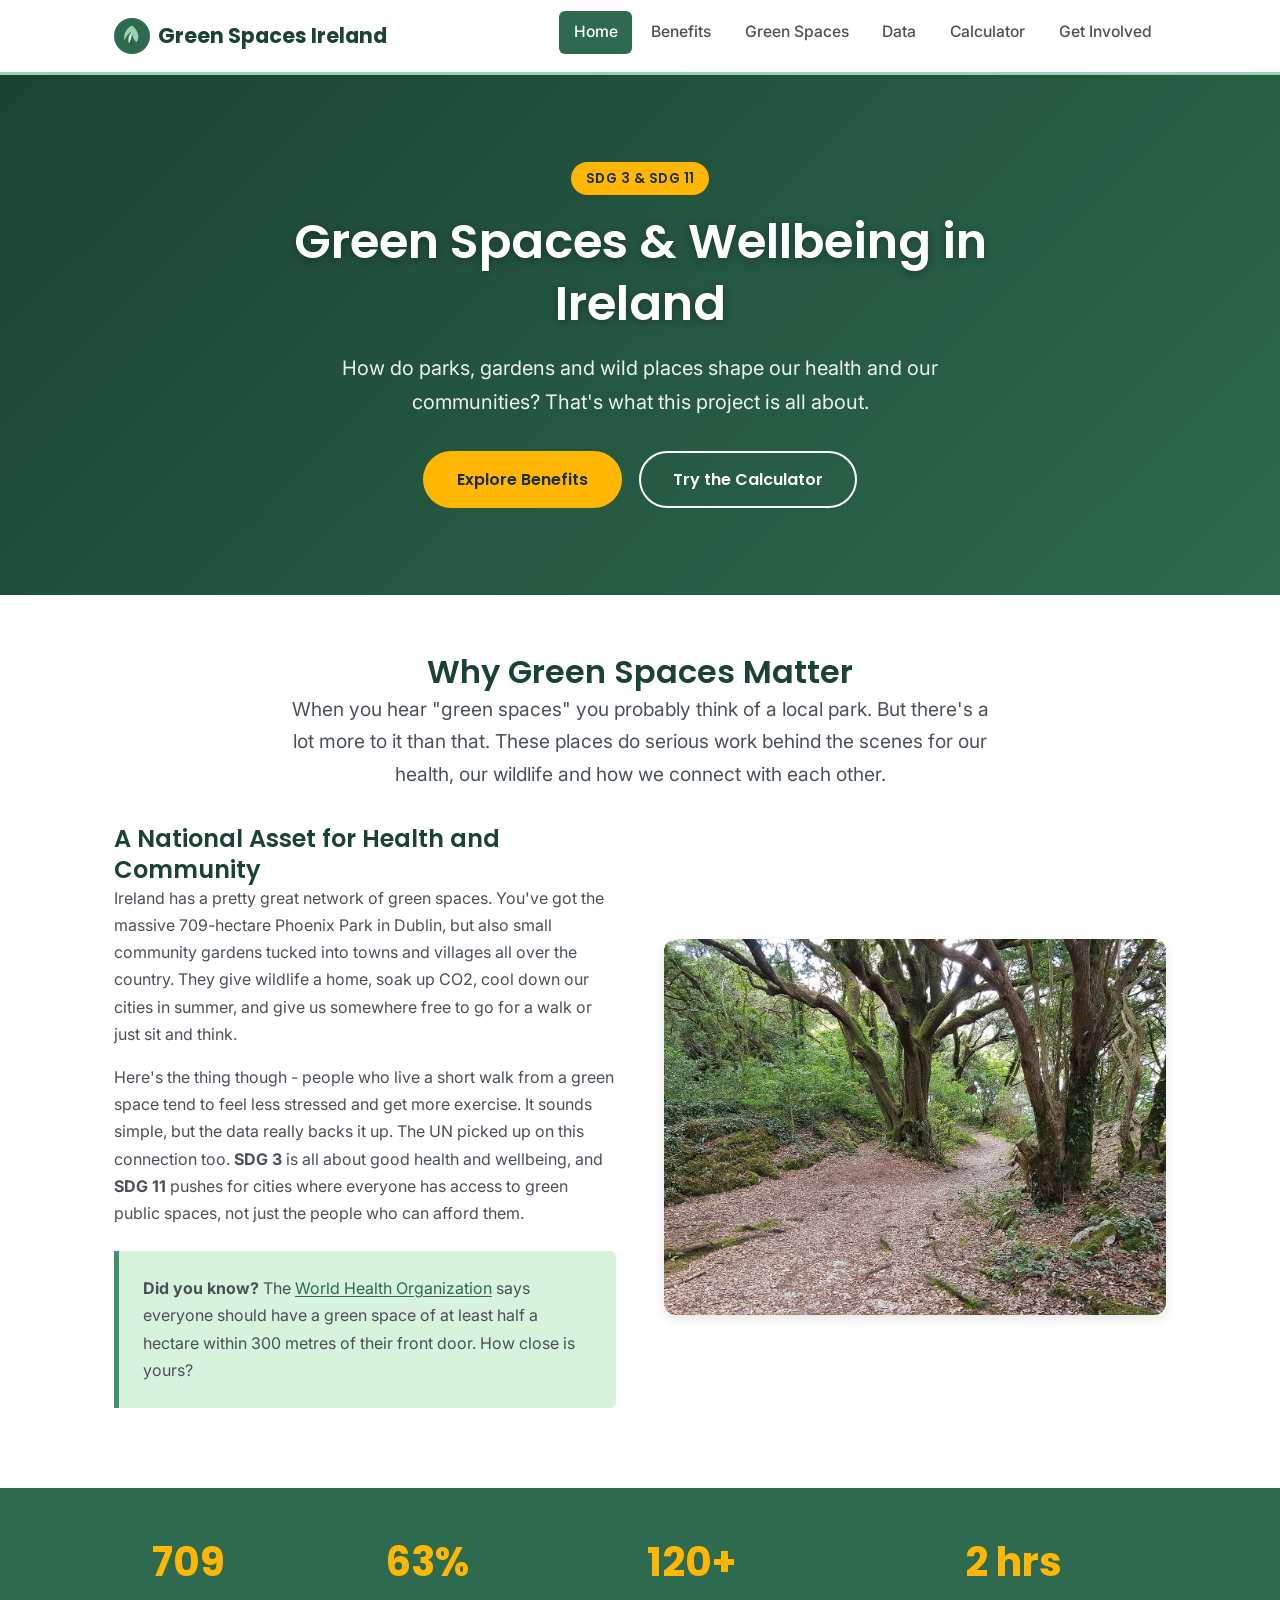
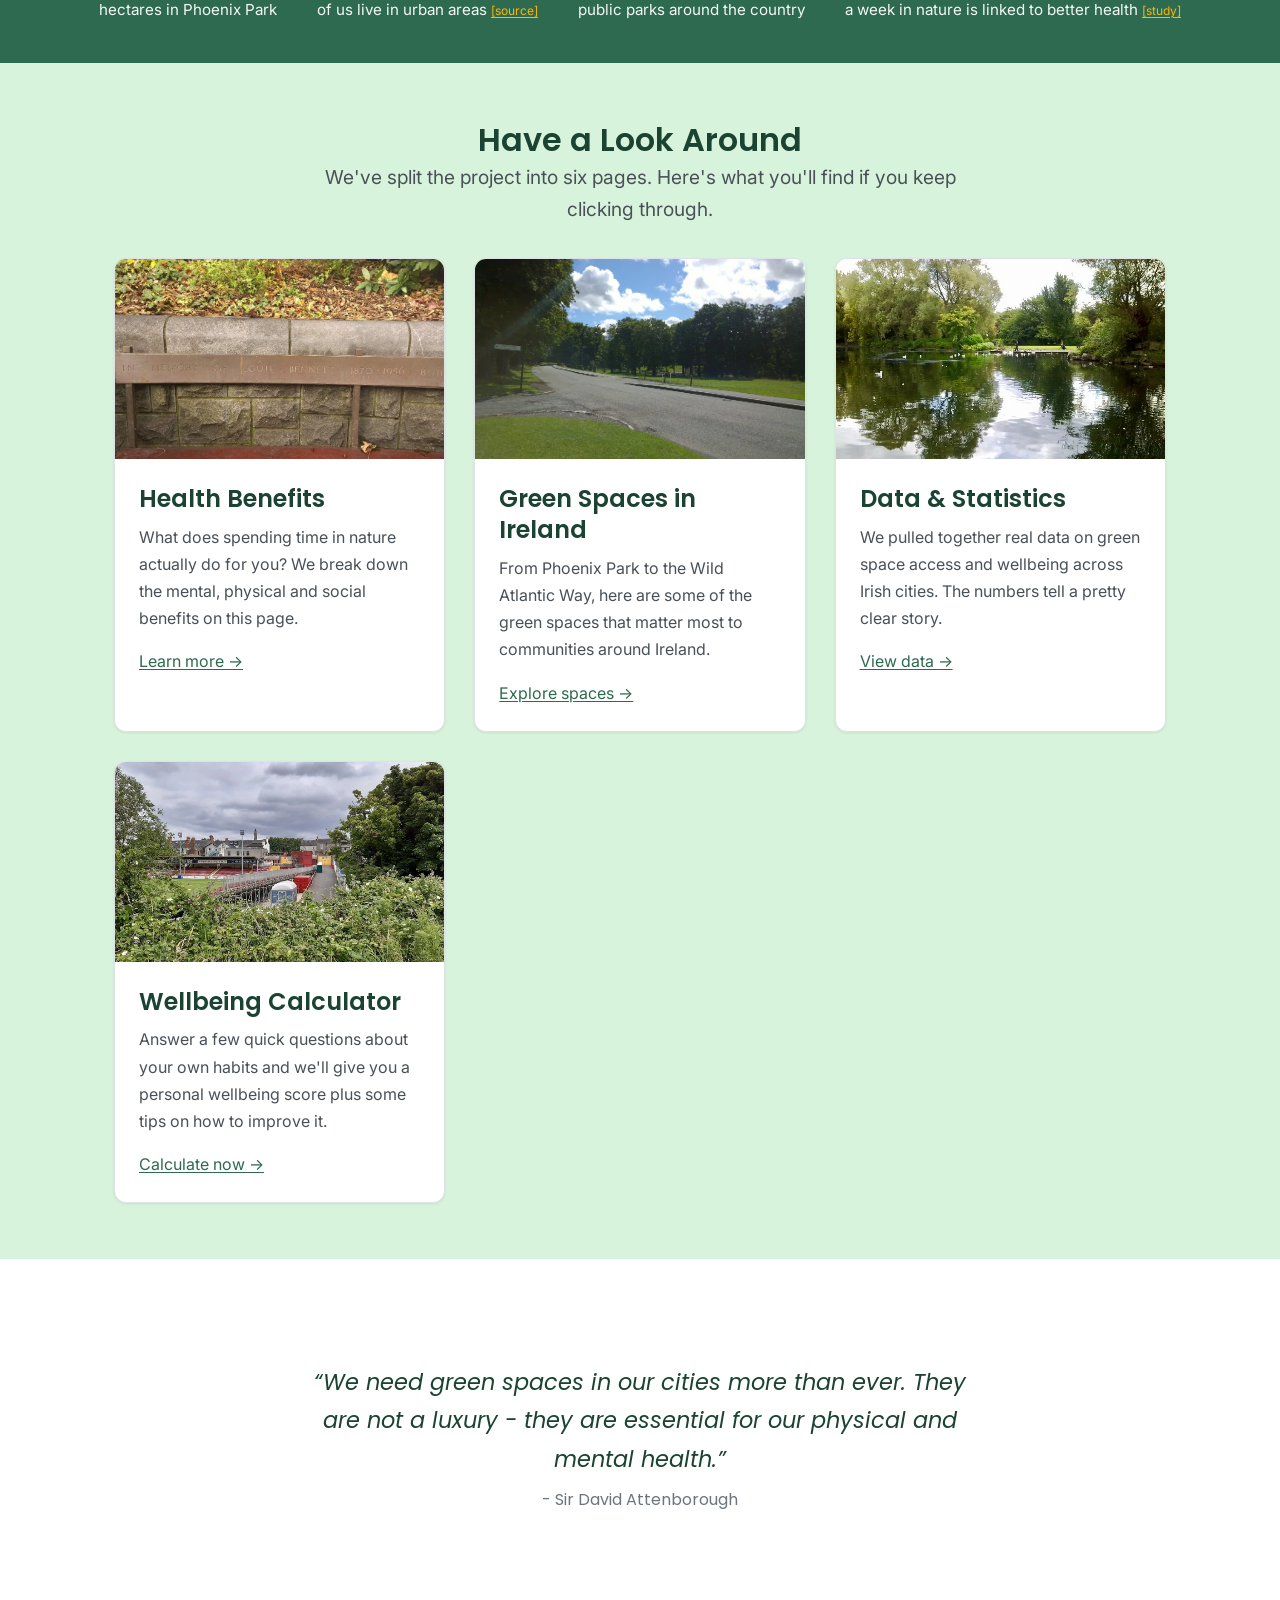
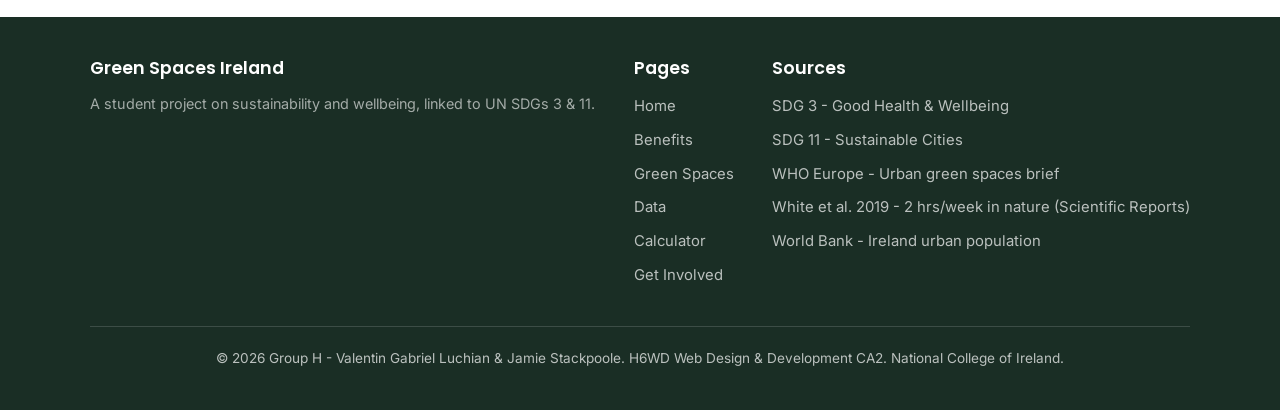
==== commit d2e815a4: "Add Green Wellbeing Score Calculator functionality - Implemented a JavaScript calculator to assess w" ====
--- a/index.html
+++ b/index.html
@@ -15,7 +15,7 @@
     <meta name="author" content="Valentin Gabriel Luchian, Jamie Stackpoole">
     <title>Green Spaces & Wellbeing Ireland | Home</title>
     <link rel="icon" type="image/svg+xml" href="images/logo.svg">
-    <link rel="stylesheet" href="styles.css">
+    <link rel="stylesheet" href="css/styles.css">
 </head>
 <body>
 
@@ -97,7 +97,7 @@
                     </div>
                 </div>
                 <div class="col">
-                    <img src="images/walk.jpg"
+                    <img width="1280" height="960" loading="lazy" src="images/walk.webp"
                          alt="A hiking trail through Killarney National Park, Ireland" title="Killarney National Park walk by ChocoElephant, CC BY-SA 4.0, Wikimedia Commons">
                 </div>
             </div>
@@ -136,7 +136,7 @@
 
             <div class="card-grid">
                 <div class="card">
-                    <img src="images/benefits-hero.jpg"
+                    <img width="960" height="540" loading="lazy" src="images/benefits-hero.webp"
                          alt="A memorial bench surrounded by greenery in St Stephen's Green, Dublin" title="St Stephen's Green bench by Mrdalton92, CC BY-SA 4.0, Wikimedia Commons">
                     <div class="card-body">
                         <h3>Health Benefits</h3>
@@ -150,7 +150,7 @@
                 </div>
 
                 <div class="card">
-                    <img src="images/park-1.jpg"
+                    <img width="1632" height="918" loading="lazy" src="images/park-1.webp"
                          alt="Woodland area with trees in Phoenix Park, Dublin" title="Phoenix Park woodland by James Emmans, CC BY-SA 2.0, Wikimedia Commons">
                     <div class="card-body">
                         <h3>Green Spaces in Ireland</h3>
@@ -164,7 +164,7 @@
                 </div>
 
                 <div class="card">
-                    <img src="images/park-3.jpg"
+                    <img width="640" height="480" loading="lazy" src="images/park-3.webp"
                          alt="The pond in St Stephen's Green, Dublin, surrounded by trees" title="St Stephen's Green pond by 'stalked', CC BY-SA 2.0, Wikimedia Commons">
                     <div class="card-body">
                         <h3>Data &amp; Statistics</h3>
@@ -178,7 +178,7 @@
                 </div>
 
                 <div class="card">
-                    <img src="images/park-5.jpg"
+                    <img width="1280" height="720" loading="lazy" src="images/park-5.webp"
                          alt="Allotments with growing plants at Grattan Crescent Park, Dublin" title="Grattan Crescent allotments, CC0 / Public Domain, Wikimedia Commons">
                     <div class="card-body">
                         <h3>Wellbeing Calculator</h3>
--- a/css/styles.css
+++ b/css/styles.css
@@ -0,0 +1,1006 @@
+/* ============================================================
+   Green Spaces and Wellbeing in Ireland - Shared Stylesheet
+   Topic 8 | SDGs 3 and 11
+   Group H | H6WD Web Design & Development CA2
+   ------------------------------------------------------------
+   Student: Valentin Gabriel Luchian  - Base layout, navigation,
+            hero sections, calculator, data table, footer, variables
+   Student: Jamie Stackpoole          - Benefits cards, green spaces
+            grid, get involved page, embeds, responsive tweaks
+   ============================================================ */
+
+
+/* ===== Google Fonts Import =====
+   Poppins  - headings
+   Inter    - body text
+   ============================== */
+@import url('https://fonts.googleapis.com/css2?family=Poppins:wght@400;500;600;700&family=Inter:wght@400;500;600&display=swap');
+
+
+/* ===== CSS Custom Properties (Variables) =====
+   Written by: Valentin Gabriel Luchian
+   ============================================== */
+:root {
+    /* Primary greens - nature theme */
+    --green-900: #1b4332;
+    --green-700: #2d6a4f;
+    --green-500: #40916c;
+    --green-300: #95d5b2;
+    --green-100: #d8f3dc;
+
+    /* Neutral tones */
+    --dark: #1a2e25;
+    --grey-700: #495057;
+    --grey-500: #6c757d;
+    --grey-300: #dee2e6;
+    --grey-100: #f1f3f5;
+    --white: #ffffff;
+
+    /* Accent */
+    --accent: #ffb703;
+    --accent-dark: #fb8500;
+
+    /* Layout */
+    --max-width: 1100px;
+    --nav-height: 72px;
+
+    /* Typography */
+    --font-heading: 'Poppins', sans-serif;
+    --font-body: 'Inter', sans-serif;
+
+    /* Shadows */
+    --shadow-sm: 0 1px 3px rgba(0, 0, 0, 0.08);
+    --shadow-md: 0 4px 12px rgba(0, 0, 0, 0.10);
+    --shadow-lg: 0 10px 30px rgba(0, 0, 0, 0.15);
+
+    /* Radius */
+    --radius-sm: 6px;
+    --radius-md: 12px;
+    --radius-lg: 20px;
+
+    /* Transition */
+    --transition: 0.25s ease;
+}
+
+
+/* ===== Reset & Base Styles =====
+   Written by: Valentin Gabriel Luchian
+   ==================================== */
+*,
+*::before,
+*::after {
+    margin: 0;
+    padding: 0;
+    box-sizing: border-box;
+}
+
+html {
+    scroll-behavior: smooth;
+    font-size: 16px;
+}
+
+body {
+    font-family: var(--font-body);
+    color: var(--grey-700);
+    background-color: var(--white);
+    line-height: 1.7;
+    min-height: 100vh;
+    display: flex;
+    flex-direction: column;
+}
+
+h1, h2, h3, h4, h5, h6 {
+    font-family: var(--font-heading);
+    color: var(--green-900);
+    line-height: 1.3;
+    font-weight: 600;
+}
+
+h1 { font-size: 2.5rem; }
+h2 { font-size: 2rem; }
+h3 { font-size: 1.5rem; }
+h4 { font-size: 1.2rem; }
+
+p { margin-bottom: 1rem; }
+
+a {
+    color: var(--green-700);
+    text-decoration: underline;
+    text-underline-offset: 2px;
+    transition: color var(--transition);
+}
+
+a:hover { color: var(--green-500); }
+
+/* Nav, footer, buttons: no underline (handled by their own backgrounds/colors) */
+.nav-logo, .nav-links a, .footer-col a, .btn, .stat-label a {
+    text-decoration: none;
+}
+
+/* Source links inside body text still get an underline for distinguishability */
+p a, li a, .callout a, .lead a, h3 a {
+    text-decoration: underline;
+}
+
+img {
+    max-width: 100%;
+    height: auto;
+    display: block;
+}
+
+ul, ol { margin-bottom: 1rem; padding-left: 1.5rem; }
+
+li { margin-bottom: 0.4rem; }
+
+
+/* ===== Utility Classes =====
+   Written by: Valentin Gabriel Luchian
+   ================================ */
+.container {
+    max-width: var(--max-width);
+    margin: 0 auto;
+    padding: 0 1.5rem;
+}
+
+.text-center { text-align: center; }
+
+.sr-only {
+    position: absolute;
+    width: 1px;
+    height: 1px;
+    padding: 0;
+    margin: -1px;
+    overflow: hidden;
+    clip: rect(0, 0, 0, 0);
+    white-space: nowrap;
+    border: 0;
+}
+
+.section {
+    padding: 3.5rem 0;
+}
+
+.section-alt {
+    background-color: var(--green-100);
+}
+
+.lead {
+    font-size: 1.2rem;
+    color: var(--grey-700);
+    max-width: 700px;
+    margin: 0 auto 2rem;
+}
+
+.sdg-badge {
+    display: inline-block;
+    background: var(--green-700);
+    color: var(--white);
+    font-family: var(--font-heading);
+    font-size: 0.85rem;
+    font-weight: 600;
+    padding: 0.3rem 0.9rem;
+    border-radius: 50px;
+    letter-spacing: 0.5px;
+    margin-bottom: 1rem;
+}
+
+
+/* ===== Navigation Bar (Flexbox) =====
+   Written by: Valentin Gabriel Luchian
+   ======================================= */
+.site-header {
+    position: sticky;
+    top: 0;
+    z-index: 1000;
+    background: var(--white);
+    box-shadow: var(--shadow-sm);
+    border-bottom: 3px solid var(--green-300);
+}
+
+.nav-bar {
+    display: flex;
+    align-items: center;
+    justify-content: space-between;
+    height: var(--nav-height);
+    max-width: var(--max-width);
+    margin: 0 auto;
+    padding: 0 1.5rem;
+}
+
+.nav-logo {
+    display: flex;
+    align-items: center;
+    gap: 0.5rem;
+    font-family: var(--font-heading);
+    font-weight: 700;
+    font-size: 1.3rem;
+    color: var(--green-900);
+}
+
+.nav-logo img {
+    width: 36px;
+    height: 36px;
+}
+
+.nav-links {
+    display: flex;
+    align-items: center;
+    gap: 0.3rem;
+    list-style: none;
+    margin: 0;
+    padding: 0;
+}
+
+.nav-links a {
+    display: block;
+    padding: 0.5rem 0.9rem;
+    color: var(--grey-700);
+    font-weight: 500;
+    font-size: 0.98rem;
+    border-radius: var(--radius-sm);
+    transition: background var(--transition), color var(--transition);
+}
+
+.nav-links a:hover {
+    background: var(--green-100);
+    color: var(--green-700);
+}
+
+.nav-links a.active {
+    background: var(--green-700);
+    color: var(--white);
+}
+
+/* Hamburger toggle button - hidden on desktop */
+.nav-toggle {
+    display: none;
+    flex-direction: column;
+    justify-content: space-between;
+    width: 28px;
+    height: 22px;
+    background: none;
+    border: none;
+    cursor: pointer;
+}
+
+.nav-toggle span {
+    display: block;
+    height: 3px;
+    width: 100%;
+    background: var(--green-900);
+    border-radius: 3px;
+    transition: transform var(--transition), opacity var(--transition);
+}
+
+
+/* ===== Hero Section =====
+   Written by: Valentin Gabriel Luchian
+   =========================== */
+.hero {
+    position: relative;
+    min-height: 520px;
+    display: flex;
+    align-items: center;
+    justify-content: center;
+    text-align: center;
+    color: var(--white);
+    overflow: hidden;
+    background: linear-gradient(135deg, var(--green-900), var(--green-700));
+}
+
+.hero::before {
+    content: '';
+    position: absolute;
+    inset: 0;
+    background-image: url('images/hero-park.webp');
+    background-size: cover;
+    background-position: center;
+    opacity: 0.35;
+}
+
+.hero-content {
+    position: relative;
+    z-index: 1;
+    max-width: 750px;
+    padding: 2rem 1.5rem;
+}
+
+.hero h1 {
+    color: var(--white);
+    font-size: 3rem;
+    margin-bottom: 1rem;
+    text-shadow: 0 2px 8px rgba(0, 0, 0, 0.3);
+}
+
+.hero p {
+    font-size: 1.25rem;
+    color: rgba(255, 255, 255, 0.92);
+    margin-bottom: 2rem;
+}
+
+.hero .sdg-badge {
+    background: var(--accent);
+    color: var(--dark);
+}
+
+.btn {
+    display: inline-block;
+    padding: 0.8rem 2rem;
+    font-family: var(--font-heading);
+    font-weight: 600;
+    font-size: 1rem;
+    border-radius: 50px;
+    border: 2px solid transparent;
+    cursor: pointer;
+    transition: transform var(--transition), background var(--transition), color var(--transition);
+}
+
+.btn-primary {
+    background: var(--accent);
+    color: var(--dark);
+    border-color: var(--accent);
+}
+
+.btn-primary:hover {
+    background: var(--accent-dark);
+    border-color: var(--accent-dark);
+    color: var(--white);
+    transform: translateY(-2px);
+}
+
+.btn-outline {
+    background: transparent;
+    color: var(--white);
+    border-color: var(--white);
+}
+
+.btn-outline:hover {
+    background: var(--white);
+    color: var(--green-900);
+    transform: translateY(-2px);
+}
+
+.btn + .btn { margin-left: 0.8rem; }
+
+
+/* ===== Page Banner (inner pages) =====
+   Written by: Valentin Gabriel Luchian
+   ======================================= */
+.page-banner {
+    background: linear-gradient(135deg, var(--green-900), var(--green-500));
+    color: var(--white);
+    text-align: center;
+    padding: 3rem 1.5rem 2.5rem;
+}
+
+.page-banner h1 {
+    color: var(--white);
+    margin-bottom: 0.5rem;
+}
+
+.page-banner p {
+    color: rgba(255, 255, 255, 0.9);
+    font-size: 1.1rem;
+    max-width: 650px;
+    margin: 0 auto;
+    margin-bottom: 0;
+}
+
+
+/* ===== Info Cards (CSS Grid) =====
+   Written by: Jamie Stackpoole
+   =================================== */
+.card-grid {
+    display: grid;
+    grid-template-columns: repeat(auto-fit, minmax(280px, 1fr));
+    gap: 1.8rem;
+}
+
+.card {
+    background: var(--white);
+    border-radius: var(--radius-md);
+    box-shadow: var(--shadow-sm);
+    overflow: hidden;
+    transition: transform var(--transition), box-shadow var(--transition);
+    border: 1px solid var(--grey-300);
+}
+
+.card:hover {
+    transform: translateY(-5px);
+    box-shadow: var(--shadow-lg);
+}
+
+.card img {
+    width: 100%;
+    height: 200px;
+    object-fit: cover;
+}
+
+.card-body {
+    padding: 1.5rem;
+}
+
+.card-body h3 {
+    margin-bottom: 0.6rem;
+}
+
+.card-body p:last-child { margin-bottom: 0; }
+
+
+/* ===== Two-Column Layout (Flexbox) =====
+   Written by: Valentin Gabriel Luchian
+   ======================================== */
+.two-col {
+    display: flex;
+    gap: 3rem;
+    align-items: center;
+}
+
+.two-col .col {
+    flex: 1;
+}
+
+.two-col img {
+    border-radius: var(--radius-md);
+    box-shadow: var(--shadow-md);
+}
+
+
+/* ===== Data Table =====
+   Written by: Valentin Gabriel Luchian
+   =========================== */
+.table-wrapper {
+    overflow-x: auto;
+    margin: 2rem 0;
+    border-radius: var(--radius-md);
+    box-shadow: var(--shadow-sm);
+}
+
+table {
+    width: 100%;
+    border-collapse: collapse;
+    font-size: 0.95rem;
+}
+
+thead {
+    background: var(--green-700);
+    color: var(--white);
+}
+
+th {
+    padding: 1rem;
+    text-align: left;
+    font-family: var(--font-heading);
+    font-weight: 600;
+    font-size: 0.9rem;
+    letter-spacing: 0.3px;
+}
+
+tbody tr {
+    border-bottom: 1px solid var(--grey-300);
+    transition: background var(--transition);
+}
+
+tbody tr:nth-child(even) {
+    background: var(--green-100);
+}
+
+tbody tr:hover {
+    background: var(--green-300);
+}
+
+td {
+    padding: 0.9rem 1rem;
+}
+
+tfoot {
+    background: var(--green-100);
+    font-weight: 600;
+    color: var(--green-900);
+}
+
+tfoot td {
+    border-top: 2px solid var(--green-700);
+}
+
+
+/* ===== Calculator Section =====
+   Written by: Valentin Gabriel Luchian
+   ================================ */
+.calculator-box {
+    background: var(--white);
+    border-radius: var(--radius-lg);
+    box-shadow: var(--shadow-md);
+    padding: 2.5rem;
+    max-width: 600px;
+    margin: 0 auto;
+}
+
+.calc-form-group {
+    margin-bottom: 1.5rem;
+}
+
+.calc-form-group label {
+    display: block;
+    font-family: var(--font-heading);
+    font-weight: 500;
+    color: var(--green-900);
+    margin-bottom: 0.5rem;
+}
+
+.calc-form-group input {
+    width: 100%;
+    padding: 0.7rem 1rem;
+    border: 2px solid var(--grey-300);
+    border-radius: var(--radius-sm);
+    font-family: var(--font-body);
+    font-size: 1rem;
+    transition: border-color var(--transition);
+}
+
+.calc-form-group input:focus {
+    outline: none;
+    border-color: var(--green-500);
+}
+
+.calc-form-group .hint {
+    font-size: 0.85rem;
+    color: var(--grey-500);
+    margin-top: 0.3rem;
+}
+
+.calc-error {
+    color: #d62828;
+    font-size: 0.88rem;
+    font-weight: 500;
+    margin-top: 0.3rem;
+    min-height: 1.2rem;
+}
+
+.calc-result {
+    margin-top: 1.5rem;
+    padding: 1.5rem;
+    border-radius: var(--radius-md);
+    text-align: center;
+    display: none;
+}
+
+.calc-result.show {
+    display: block;
+    animation: fadeIn 0.4s ease;
+}
+
+.calc-result.good   { background: var(--green-100); border: 2px solid var(--green-500); }
+.calc-result.okay    { background: #fff3cd; border: 2px solid var(--accent); }
+.calc-result.poor    { background: #f8d7da; border: 2px solid #d62828; }
+
+.calc-result .score {
+    font-family: var(--font-heading);
+    font-size: 3.5rem;
+    font-weight: 700;
+    color: var(--green-900);
+    display: block;
+}
+
+.calc-result .rating-label {
+    font-family: var(--font-heading);
+    font-size: 1.3rem;
+    font-weight: 600;
+    margin-bottom: 0.5rem;
+}
+
+.calc-result .tips {
+    text-align: left;
+    margin-top: 1rem;
+    font-size: 0.95rem;
+}
+
+.calc-result .tips li { margin-bottom: 0.3rem; }
+
+@keyframes fadeIn {
+    from { opacity: 0; transform: translateY(10px); }
+    to   { opacity: 1; transform: translateY(0); }
+}
+
+
+/* ===== Benefits List (Jamie Stackpoole) =====
+   Written by: Jamie Stackpoole
+   ============================================= */
+.benefit-item {
+    display: flex;
+    align-items: flex-start;
+    gap: 1rem;
+    margin-bottom: 1.5rem;
+    padding: 1.2rem;
+    background: var(--white);
+    border-radius: var(--radius-md);
+    box-shadow: var(--shadow-sm);
+    border-left: 4px solid var(--green-500);
+}
+
+.benefit-item img {
+    width: 64px;
+    height: 64px;
+    flex-shrink: 0;
+    border-radius: var(--radius-sm);
+}
+
+.benefit-item h3 { margin-bottom: 0.3rem; }
+.benefit-item p { margin-bottom: 0; }
+
+
+/* ===== Green Spaces Grid (Jamie Stackpoole) =====
+   Written by: Jamie Stackpoole
+   ================================================== */
+.spotlight {
+    background: var(--white);
+    border-radius: var(--radius-md);
+    overflow: hidden;
+    box-shadow: var(--shadow-sm);
+    transition: transform var(--transition), box-shadow var(--transition);
+}
+
+.spotlight:hover {
+    transform: translateY(-4px);
+    box-shadow: var(--shadow-md);
+}
+
+.spotlight img {
+    width: 100%;
+    height: 220px;
+    object-fit: cover;
+}
+
+.spotlight-body {
+    padding: 1.5rem;
+}
+
+.spotlight-body h3 { margin-bottom: 0.5rem; }
+
+.spotlight-tag {
+    display: inline-block;
+    background: var(--green-100);
+    color: var(--green-700);
+    font-size: 0.8rem;
+    font-weight: 600;
+    padding: 0.2rem 0.7rem;
+    border-radius: 50px;
+    margin-bottom: 0.6rem;
+}
+
+
+/* ===== Stats Bar =====
+   Written by: Valentin Gabriel Luchian
+   =========================== */
+.stats-bar {
+    display: flex;
+    flex-wrap: wrap;
+    justify-content: center;
+    gap: 2.5rem;
+    padding: 2.5rem 1.5rem;
+    background: var(--green-700);
+    color: var(--white);
+    text-align: center;
+}
+
+.stat-item { min-width: 150px; }
+
+.stat-item .stat-number {
+    font-family: var(--font-heading);
+    font-size: 2.5rem;
+    font-weight: 700;
+    display: block;
+    color: var(--accent);
+}
+
+.stat-item .stat-label {
+    font-size: 0.95rem;
+    color: rgba(255, 255, 255, 0.95);
+}
+
+.stat-item .stat-label a {
+    color: #ffd966;
+    text-decoration: underline;
+    text-underline-offset: 2px;
+}
+
+
+/* ===== Embedded Content (Jamie Stackpoole) =====
+   Written by: Jamie Stackpoole
+   ================================================= */
+.embed-wrapper {
+    position: relative;
+    width: 100%;
+    max-width: 800px;
+    margin: 0 auto;
+    padding-bottom: 56.25%;
+    height: 0;
+    overflow: hidden;
+    border-radius: var(--radius-md);
+    box-shadow: var(--shadow-md);
+}
+
+.embed-wrapper iframe {
+    position: absolute;
+    top: 0;
+    left: 0;
+    width: 100%;
+    height: 100%;
+    border: none;
+}
+
+.form-wrapper {
+    max-width: 640px;
+    margin: 0 auto;
+    border-radius: var(--radius-md);
+    overflow: hidden;
+    box-shadow: var(--shadow-md);
+}
+
+.form-wrapper iframe {
+    width: 100%;
+    height: 900px;
+    border: none;
+}
+
+
+/* ===== Call to Action Banner =====
+   Written by: Jamie Stackpoole
+   =============================== */
+.cta-banner {
+    background: linear-gradient(135deg, var(--green-700), var(--green-500));
+    color: var(--white);
+    text-align: center;
+    padding: 3rem 1.5rem;
+    border-radius: var(--radius-lg);
+    margin: 2rem 0;
+}
+
+.cta-banner h2 {
+    color: var(--white);
+    margin-bottom: 1rem;
+}
+
+.cta-banner p {
+    color: rgba(255, 255, 255, 0.9);
+    max-width: 600px;
+    margin: 0 auto 1.5rem;
+}
+
+
+/* ===== Footer =====
+   Written by: Valentin Gabriel Luchian
+   ==================== */
+.site-footer {
+    margin-top: auto;
+    background: var(--dark);
+    color: rgba(255, 255, 255, 0.7);
+    padding: 2.5rem 1.5rem 1.5rem;
+}
+
+.footer-grid {
+    display: flex;
+    flex-wrap: wrap;
+    justify-content: space-between;
+    gap: 2rem;
+    max-width: var(--max-width);
+    margin: 0 auto;
+}
+
+.footer-col h3 {
+    color: var(--white);
+    margin-bottom: 0.8rem;
+    font-size: 1.1rem;
+}
+
+.footer-col ul {
+    list-style: none;
+    padding: 0;
+    margin: 0;
+}
+
+.footer-col a {
+    color: rgba(255, 255, 255, 0.7);
+    font-size: 0.93rem;
+}
+
+.footer-col a:hover {
+    color: var(--green-300);
+}
+
+.footer-bottom {
+    text-align: center;
+    border-top: 1px solid rgba(255, 255, 255, 0.15);
+    margin-top: 2rem;
+    padding-top: 1.2rem;
+    font-size: 0.85rem;
+    max-width: var(--max-width);
+    margin-left: auto;
+    margin-right: auto;
+}
+
+
+/* ===== Callout / Quote Box =====
+   Written by: Valentin Gabriel Luchian
+   ============================ */
+.callout {
+    background: var(--green-100);
+    border-left: 5px solid var(--green-500);
+    border-radius: 0 var(--radius-sm) var(--radius-sm) 0;
+    padding: 1.5rem;
+    margin: 1.5rem 0;
+}
+
+.callout p { margin-bottom: 0; }
+
+blockquote {
+    font-family: var(--font-heading);
+    font-size: 1.4rem;
+    font-style: italic;
+    color: var(--green-900);
+    text-align: center;
+    max-width: 700px;
+    margin: 2rem auto;
+    padding: 1rem;
+}
+
+blockquote cite {
+    display: block;
+    font-size: 1rem;
+    font-style: normal;
+    color: var(--grey-500);
+    margin-top: 0.5rem;
+}
+
+
+/* ============================================================
+   RESPONSIVE DESIGN - Media Queries
+   ------------------------------------------------------------
+   Written by: Valentin Gabriel Luchian (base breakpoints)
+   Written by: Jamie Stackpoole       (mobile refinements)
+   ============================================================ */
+
+/* Tablet and below */
+@media (max-width: 900px) {
+    h1 { font-size: 2.2rem; }
+    h2 { font-size: 1.7rem; }
+
+    .hero h1 { font-size: 2.3rem; }
+
+    .two-col {
+        flex-direction: column;
+        gap: 1.8rem;
+    }
+
+    .stats-bar { gap: 1.5rem; }
+    .stat-item .stat-number { font-size: 2rem; }
+}
+
+/* Mobile - hamburger menu activates */
+@media (max-width: 768px) {
+    .nav-toggle {
+        display: flex;
+    }
+
+    .nav-links {
+        position: fixed;
+        top: var(--nav-height);
+        left: 0;
+        right: 0;
+        flex-direction: column;
+        align-items: stretch;
+        background: var(--white);
+        box-shadow: var(--shadow-md);
+        padding: 0.5rem 1.5rem 1.5rem;
+        gap: 0;
+        transform: translateY(-150%);
+        transition: transform 0.35s ease;
+        border-bottom: 3px solid var(--green-300);
+    }
+
+    .nav-links.open {
+        transform: translateY(0);
+    }
+
+    .nav-links a {
+        padding: 0.8rem 0.5rem;
+        border-bottom: 1px solid var(--grey-100);
+        border-radius: 0;
+    }
+
+    .nav-links a.active {
+        border-radius: var(--radius-sm);
+    }
+
+    .hero h1 { font-size: 1.9rem; }
+    .hero p  { font-size: 1.05rem; }
+
+    .hero .btn + .btn {
+        margin-left: 0;
+        margin-top: 0.8rem;
+    }
+
+    .section { padding: 2.5rem 0; }
+
+    .calculator-box { padding: 1.5rem; }
+
+    .card-grid {
+        grid-template-columns: 1fr;
+    }
+
+    .benefit-item {
+        flex-direction: column;
+        text-align: center;
+        align-items: center;
+    }
+
+    .benefit-item img {
+        margin: 0 auto;
+    }
+
+    table { font-size: 0.85rem; }
+    th, td { padding: 0.6rem 0.5rem; }
+}
+
+/* Small phones */
+@media (max-width: 480px) {
+    h1 { font-size: 1.8rem; }
+    h2 { font-size: 1.4rem; }
+
+    .hero { min-height: 420px; }
+    .hero h1 { font-size: 1.6rem; }
+
+    .container { padding: 0 1rem; }
+
+    .calc-result .score { font-size: 2.8rem; }
+
+    .btn { padding: 0.7rem 1.5rem; font-size: 0.9rem; }
+
+    .stat-item .stat-number { font-size: 1.8rem; }
+}
+
+
+/* ===== Scroll to Top Button =====
+   Written by: Valentin Gabriel Luchian
+   ================================ */
+.scroll-top {
+    position: fixed;
+    bottom: 2rem;
+    right: 2rem;
+    width: 48px;
+    height: 48px;
+    background: var(--green-700);
+    color: var(--white);
+    border: none;
+    border-radius: 50%;
+    cursor: pointer;
+    font-size: 1.5rem;
+    display: flex;
+    align-items: center;
+    justify-content: center;
+    box-shadow: var(--shadow-md);
+    opacity: 0;
+    visibility: hidden;
+    transition: opacity var(--transition), background var(--transition), transform var(--transition);
+    z-index: 999;
+}
+
+.scroll-top.show {
+    opacity: 1;
+    visibility: visible;
+}
+
+.scroll-top:hover {
+    background: var(--green-500);
+    transform: translateY(-3px);
+}
+
+@media (max-width: 480px) {
+    .scroll-top {
+        bottom: 1rem;
+        right: 1rem;
+        width: 42px;
+        height: 42px;
+        font-size: 1.3rem;
+    }
+}
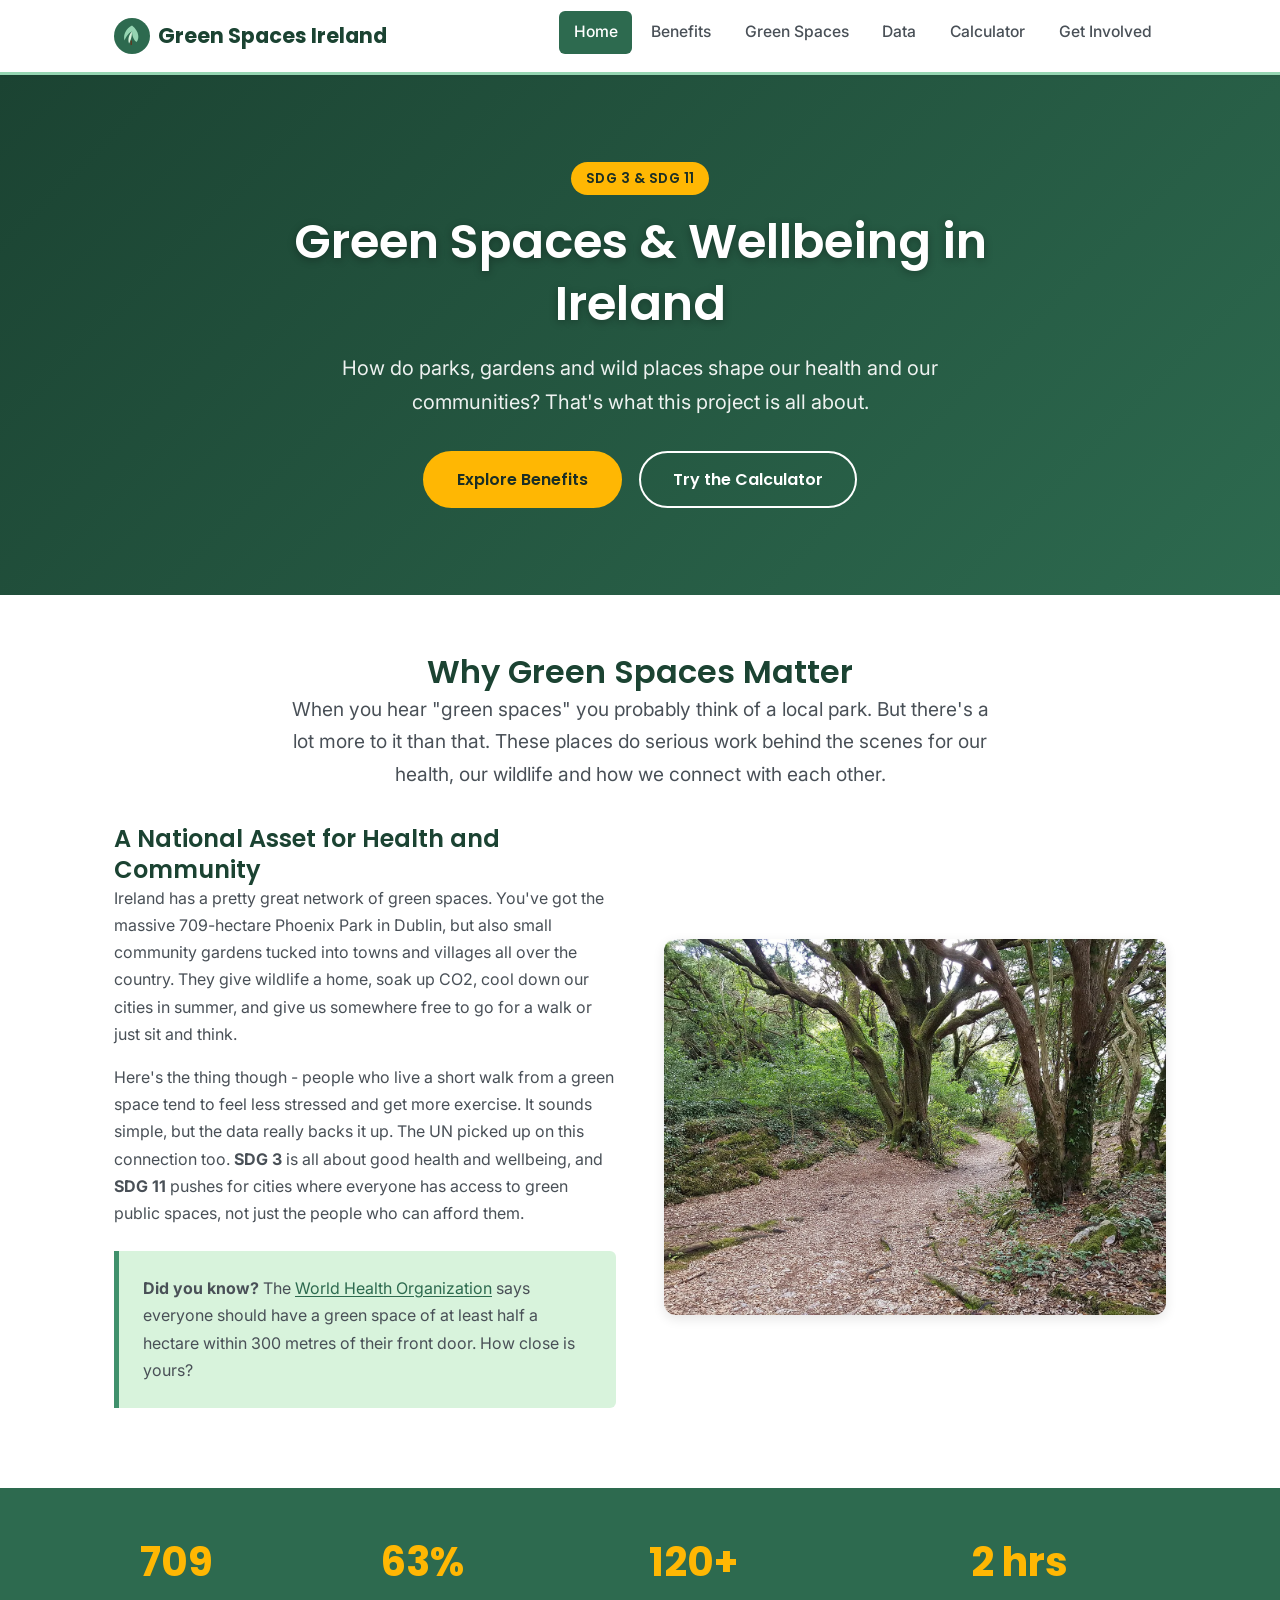
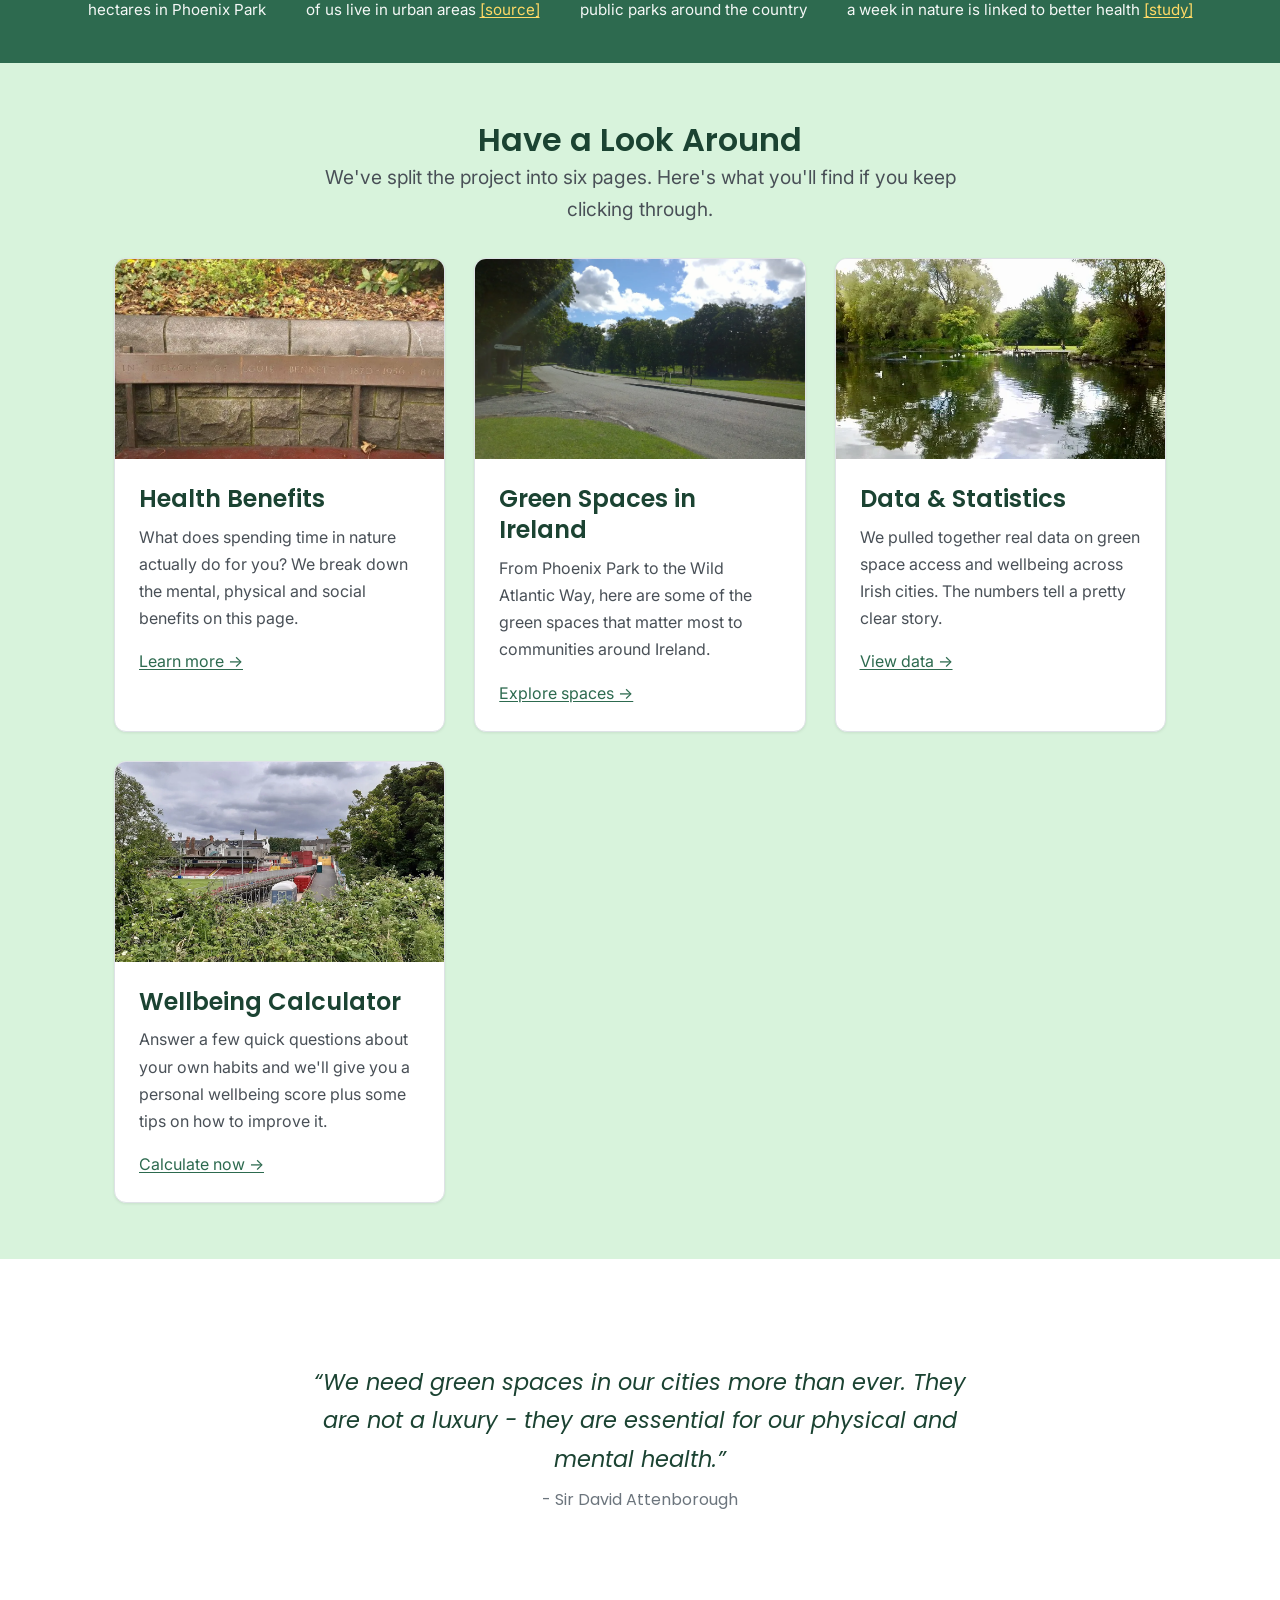
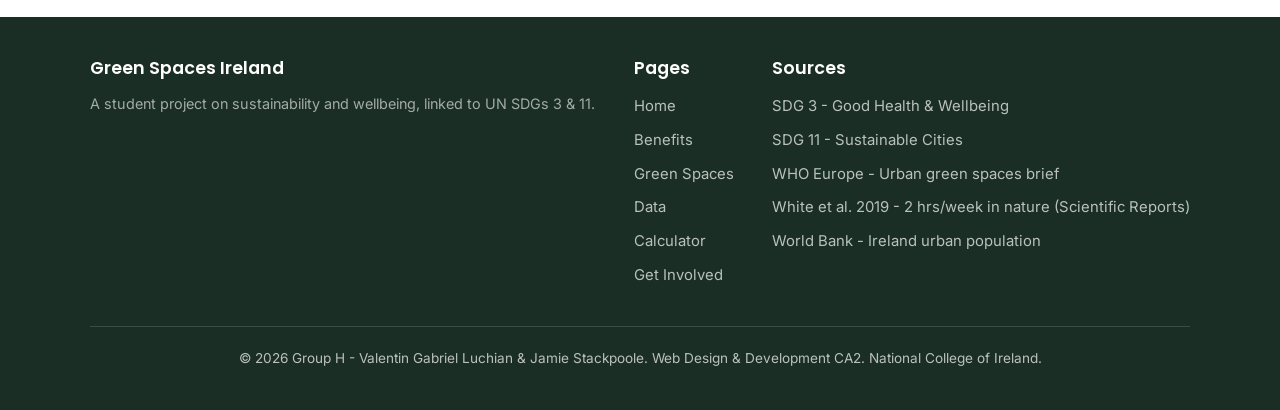
==== commit 3a5f3346: "Enhance README and HTML files; add scroll-to-top functionality with new script" ====
--- a/index.html
+++ b/index.html
@@ -5,7 +5,7 @@
   Page: Home / Landing
   Student: Valentin Gabriel Luchian  (x24318230@student.ncirl.ie)
   Topic 8 - Green Spaces and Wellbeing in Ireland (SDGs 3 & 11)
-  Group H - H6WD Web Design & Development CA2
+  Group H
 -->
 <head>
     <meta charset="UTF-8">
@@ -16,6 +16,7 @@
     <title>Green Spaces & Wellbeing Ireland | Home</title>
     <link rel="icon" type="image/svg+xml" href="images/logo.svg">
     <link rel="stylesheet" href="css/styles.css">
+    <script src="js/scroll-top.js" defer></script>
 </head>
 <body>
 
@@ -113,7 +114,7 @@
         </div>
         <div class="stat-item">
             <span class="stat-number">63%</span>
-            <span class="stat-label">of us live in urban areas <a href="https://data.worldbank.org/indicator/SP.URB.TOTL.IN.ZS?locations=IE" target="_blank" rel="noopener" style="color: var(--accent); font-size: 0.75rem;">[source]</a></span>
+            <span class="stat-label">of us live in urban areas <a href="https://data.worldbank.org/indicator/SP.URB.TOTL.IN.ZS?locations=IE" target="_blank" rel="noopener">[source]</a></span>
         </div>
         <div class="stat-item">
             <span class="stat-number">120+</span>
@@ -121,7 +122,7 @@
         </div>
         <div class="stat-item">
             <span class="stat-number">2 hrs</span>
-            <span class="stat-label">a week in nature is linked to better health <a href="https://www.ncbi.nlm.nih.gov/pmc/articles/PMC6565732/" target="_blank" rel="noopener" style="color: var(--accent); font-size: 0.75rem;">[study]</a></span>
+            <span class="stat-label">a week in nature is linked to better health <a href="https://www.ncbi.nlm.nih.gov/pmc/articles/PMC6565732/" target="_blank" rel="noopener">[study]</a></span>
         </div>
     </section>
 
@@ -244,7 +245,7 @@
         </div>
         <div class="footer-bottom">
             <p>&copy; 2026 Group H - Valentin Gabriel Luchian &amp; Jamie Stackpoole.
-               H6WD Web Design &amp; Development CA2. National College of Ireland.</p>
+               Web Design &amp; Development CA2. National College of Ireland.</p>
         </div>
     </footer>
 
@@ -258,18 +259,6 @@
             const expanded = links.classList.contains('open');
 toggle.setAttribute('aria-expanded', expanded);
     });
-
-    const scrollTopBtn = document.getElementById('scrollTop');
-    window.addEventListener('scroll', () => {
-        if (window.scrollY > 300) {
-            scrollTopBtn.classList.add('show');
-        } else {
-            scrollTopBtn.classList.remove('show');
-        }
-    });
-    scrollTopBtn.addEventListener('click', () => {
-        window.scrollTo({ top: 0, behavior: 'smooth' });
-    });
 </script>
 </body>
-</html>+</html>
--- a/css/styles.css
+++ b/css/styles.css
@@ -1,7 +1,7 @@
 /* ============================================================
    Green Spaces and Wellbeing in Ireland - Shared Stylesheet
    Topic 8 | SDGs 3 and 11
-   Group H | H6WD Web Design & Development CA2
+   Group H | Web Design & Development CA2
    ------------------------------------------------------------
    Student: Valentin Gabriel Luchian  - Base layout, navigation,
             hero sections, calculator, data table, footer, variables
@@ -451,6 +451,15 @@
    =========================== */
 .table-wrapper {
     overflow-x: auto;
+}
+
+.table-caption {
+    caption-side: top;
+    text-align: left;
+    padding: 0.8rem 1rem;
+    font-family: var(--font-heading);
+    color: var(--green-900);
+}
     margin: 2rem 0;
     border-radius: var(--radius-md);
     box-shadow: var(--shadow-sm);
@@ -1003,4 +1012,4 @@
         height: 42px;
         font-size: 1.3rem;
     }
-}+}
